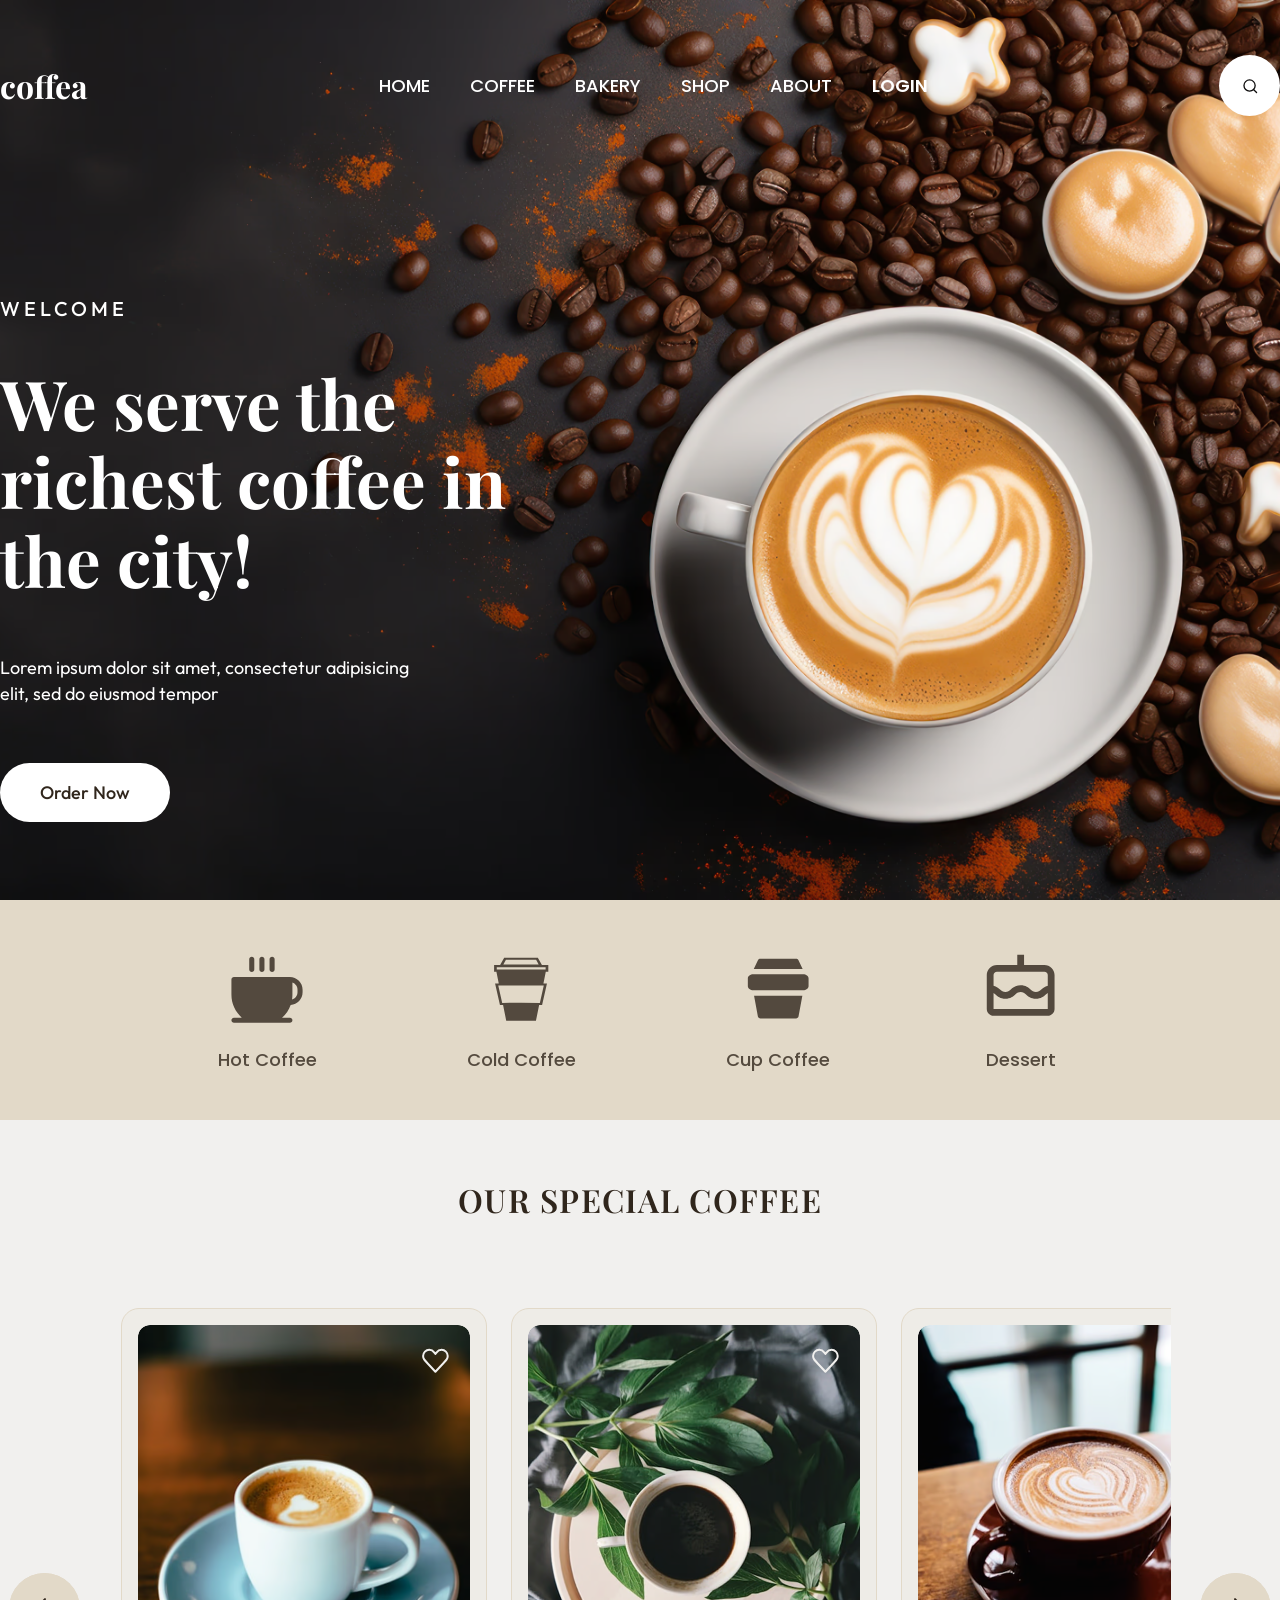
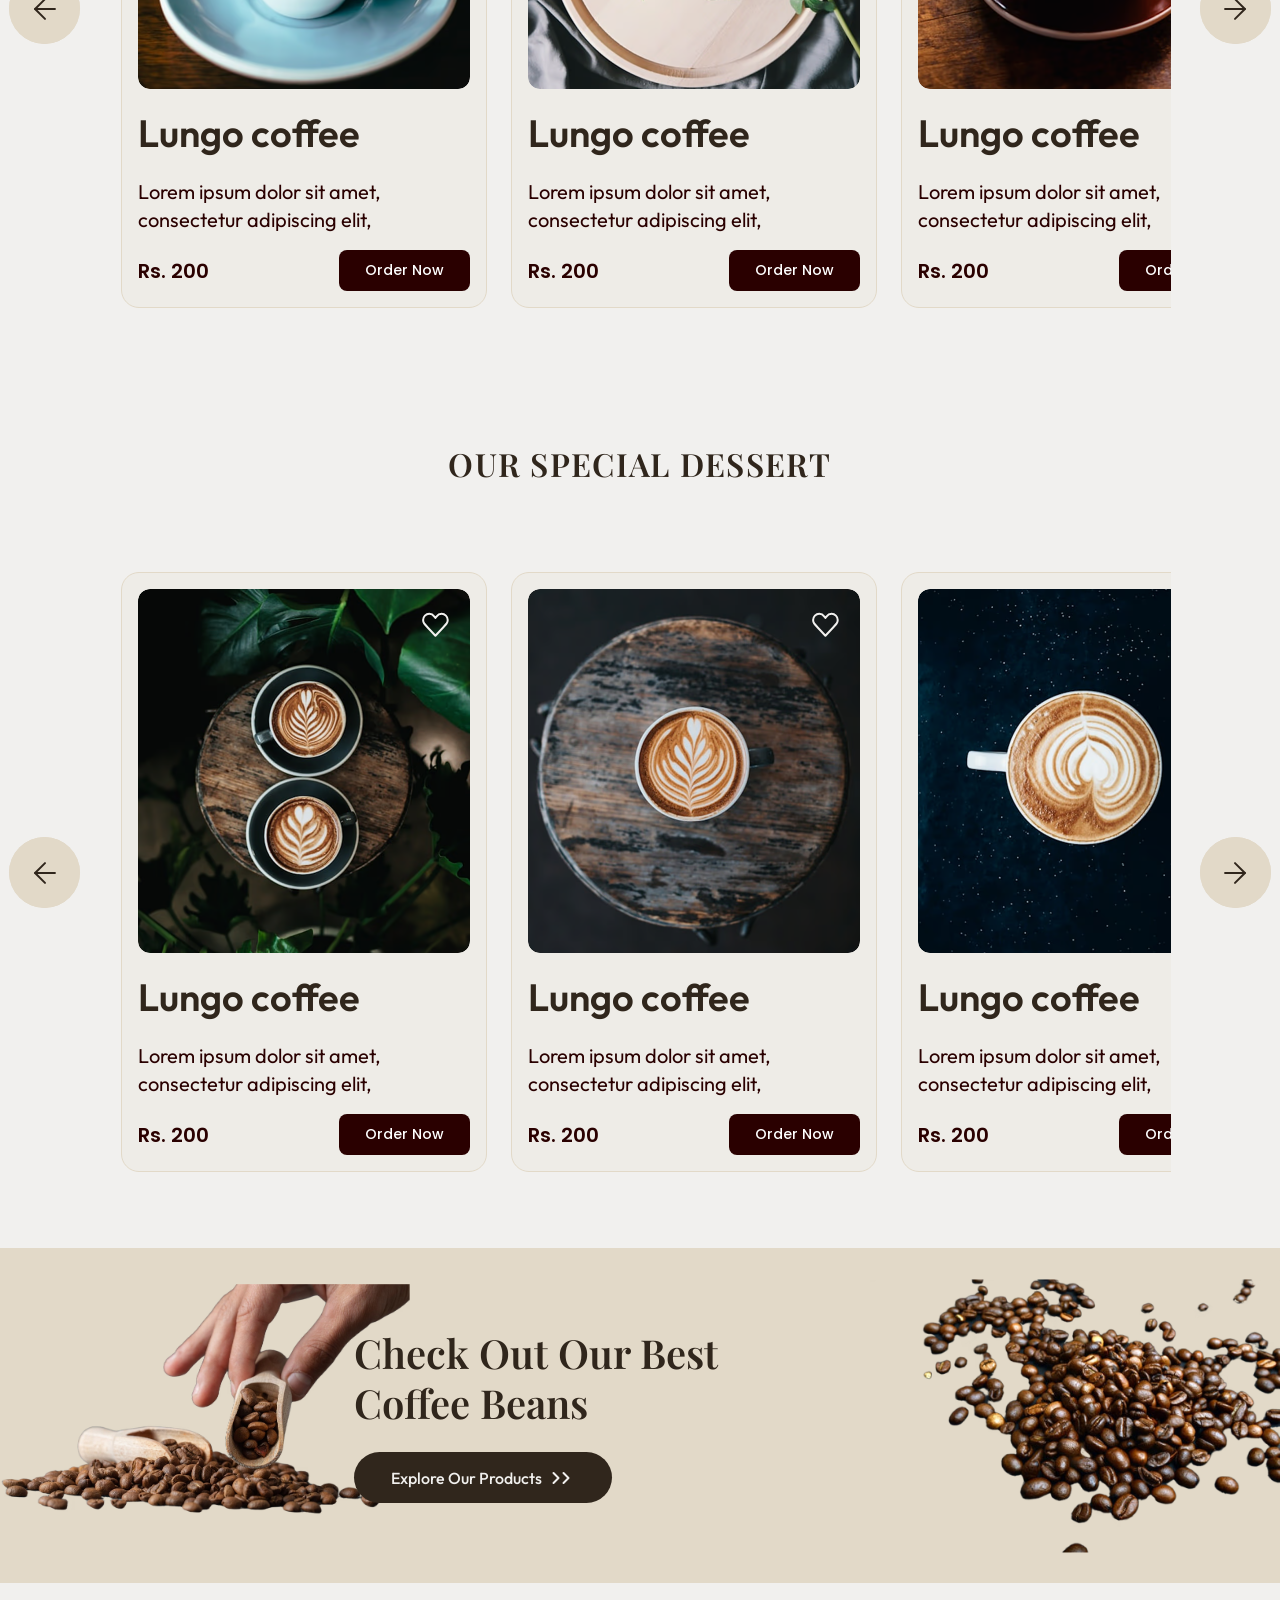
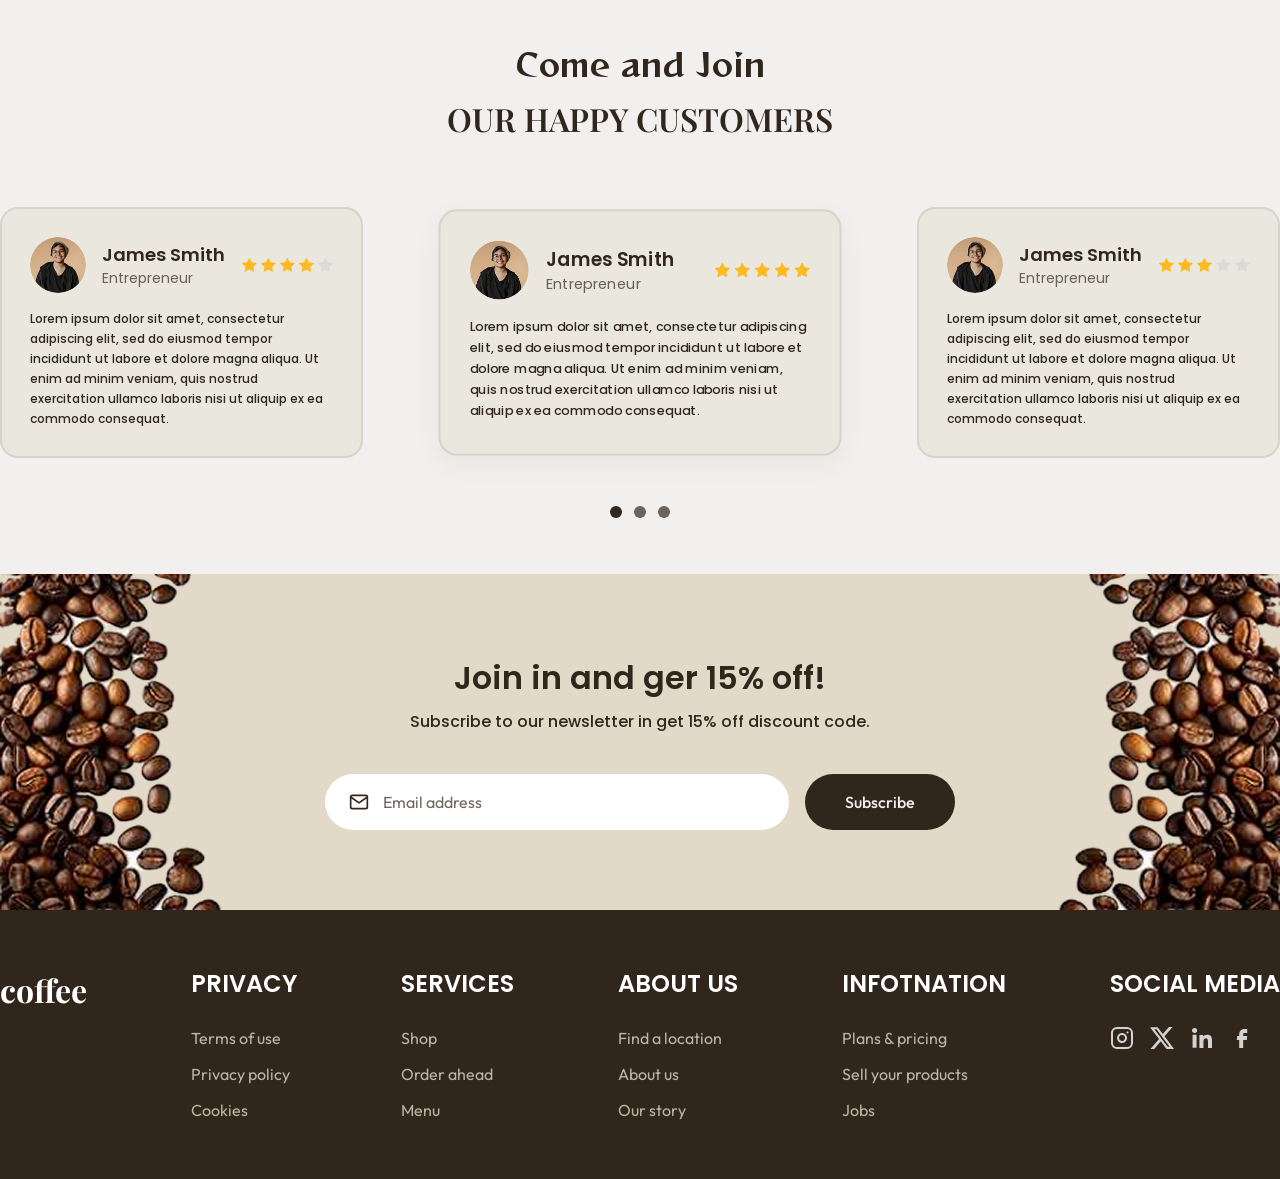
==== index.html @ c2eac33d "Correcciones de mejora en performance" ====
<!DOCTYPE html>
<html lang="es">
<head>
  <meta charset="UTF-8">
  <meta name="viewport" content="width=device-width, initial-scale=1.0">
  <title>Coffea | Landing Page</title>
  <meta name="description" content="Coffea - We serve the richest coffee in the city. Explore our special coffee beans, bakery, and desserts.">
  <meta name="theme-color" content="#30261C">
  
  <link rel="preload" as="font" href="assets/fonts/playfair-display-700.woff2" type="font/woff2" crossorigin>

  <!-- Preloads para paralelizar la descarga y evitar render-blocking de @imports -->
  <link rel="preload" href="css/tokens.css" as="style">
  <link rel="preload" href="css/base.css" as="style">
  <link rel="preload" href="css/layout.css" as="style">
  <link rel="preload" href="css/components/header.css" as="style">
  <link rel="preload" href="css/components/hero.css" as="style">
  <link rel="preload" href="css/components/categories.css" as="style">
  <link rel="preload" href="css/components/product-card.css" as="style">
  <link rel="preload" href="css/components/carousel.css" as="style">
  <link rel="preload" href="css/components/promo.css" as="style">
  <link rel="preload" href="css/components/testimonial-card.css" as="style">
  <link rel="preload" href="css/components/newsletter.css" as="style">
  <link rel="preload" href="css/components/footer.css" as="style">
  <link rel="preload" href="css/utilities.css" as="style">
  <link rel="preload" href="css/components/responsive.css" as="style">
  
  <link rel="stylesheet" href="css/main.css">
</head>
<body>
  <a class="skip-link" href="#main">Saltar al contenido</a>
  <header class="header">
    <div class="container header__container">
      <a href="/" class="header__logo">coffea</a>
      
      <nav class="header__nav" aria-label="Principal">
        <ul class="header__nav-list">
          <li><a href="#" class="header__nav-link">home</a></li>
          <li><a href="#coffee" class="header__nav-link">coffee</a></li>
          <li><a href="#dessert" class="header__nav-link">bakery</a></li>
          <li><a href="#" class="header__nav-link">shop</a></li>
          <li><a href="#" class="header__nav-link">about</a></li>
          <li><a href="#" class="header__nav-link header__nav-link--login">login</a></li>
        </ul>
      </nav>

      <button type="button" class="header__search-btn" aria-label="Buscar">
        <img src="assets/icons/search.svg" alt="" width="24" height="24" loading="lazy" decoding="async">
      </button>
    </div>
  </header>
  <main id="main">
    <section class="hero" aria-labelledby="hero-title">
      <!-- R1: Imagen con object-fit optimizada mediante <picture> -->
      <picture>
        <source media="(max-width: 767px)" srcset="assets/img/hero.avif">
        <img src="assets/img/hero.avif" alt="" class="hero__bg" width="1920" height="1000" fetchpriority="high">
      </picture>
      
      <div class="container hero__container">
        <div class="hero__content">
          <!-- R3: Eyebrow WELCOME -->
          <span class="hero__eyebrow">WELCOME</span>
          
          <h1 id="hero-title" class="hero__title">We serve the richest coffee in the city!</h1>
          
          <p class="hero__description">Lorem ipsum dolor sit amet, consectetur adipisicing elit, sed do eiusmod tempor</p>
          
          <!-- R4: Botón Order Now -->
          <a href="#coffee" class="hero__btn">Order Now</a>
        </div>
      </div>
    </section>
    <section class="categories" aria-label="Categorías">
      <div class="container categories__container">
        <ul class="categories__list">
          <li class="categories__item">
            <a href="#coffee" class="categories__link">
              <img src="assets/icons/cat-1.svg" alt="" class="categories__icon" width="82" height="82" loading="lazy" decoding="async">
              <span class="categories__label">Hot Coffee</span>
            </a>
          </li>
          <li class="categories__item">
            <a href="#coffee" class="categories__link">
              <img src="assets/icons/cat-2.svg" alt="" class="categories__icon" width="82" height="82" loading="lazy" decoding="async">
              <span class="categories__label">Cold Coffee</span>
            </a>
          </li>
          <li class="categories__item">
            <a href="#coffee" class="categories__link">
              <img src="assets/icons/cat-3.svg" alt="" class="categories__icon" width="82" height="82" loading="lazy" decoding="async">
              <span class="categories__label">Cup Coffee</span>
            </a>
          </li>
          <li class="categories__item">
            <a href="#dessert" class="categories__link">
              <img src="assets/icons/cat-4.svg" alt="" class="categories__icon" width="82" height="82" loading="lazy" decoding="async">
              <span class="categories__label">Dessert</span>
            </a>
          </li>
        </ul>
      </div>
    </section>
    <section id="coffee" class="products" aria-labelledby="coffee-title">
      <h2 id="coffee-title" class="products__title">OUR SPECIAL COFFEE</h2>
      <div class="carousel">
        <button type="button" class="carousel__arrow carousel__arrow--prev" aria-label="Anterior">
          <img src="assets/icons/arrow.svg" alt="" width="71" height="71" loading="lazy" decoding="async">
        </button>
        <div class="carousel__track">
          <article class="product-card">
            <div class="product-card__image-wrapper">
              <picture>
                <source media="(max-width: 767px)" srcset="assets/img/coffee-1.avif">
                <img src="assets/img/coffee-1.avif" alt="Lungo coffee" class="product-card__img" width="334" height="364" loading="lazy" decoding="async">
              </picture>
              <label class="product-card__fav">
                <input type="checkbox" class="visually-hidden">
                <img src="assets/icons/heart.svg" alt="Favorito" class="product-card__fav-icon" width="33" height="33" loading="lazy" decoding="async">
              </label>
            </div>
            <h3 class="product-card__title">Lungo coffee</h3>
            <p class="product-card__desc">Lorem ipsum dolor sit amet, consectetur adipiscing elit,</p>
            <div class="product-card__footer">
              <span class="product-card__price">Rs. <data value="200">200</data></span>
              <button type="button" class="product-card__btn">Order Now</button>
            </div>
          </article>
          <article class="product-card">
            <div class="product-card__image-wrapper">
              <picture>
                <source media="(max-width: 767px)" srcset="assets/img/coffee-2.avif">
                <img src="assets/img/coffee-2.avif" alt="Lungo coffee" class="product-card__img" width="334" height="364" loading="lazy" decoding="async">
              </picture>
              <label class="product-card__fav">
                <input type="checkbox" class="visually-hidden">
                <img src="assets/icons/heart.svg" alt="Favorito" class="product-card__fav-icon" width="33" height="33" loading="lazy" decoding="async">
              </label>
            </div>
            <h3 class="product-card__title">Lungo coffee</h3>
            <p class="product-card__desc">Lorem ipsum dolor sit amet, consectetur adipiscing elit,</p>
            <div class="product-card__footer">
              <span class="product-card__price">Rs. <data value="200">200</data></span>
              <button type="button" class="product-card__btn">Order Now</button>
            </div>
          </article>
          <article class="product-card">
            <div class="product-card__image-wrapper">
              <picture>
                <source media="(max-width: 767px)" srcset="assets/img/coffee-3.avif">
                <img src="assets/img/coffee-3.avif" alt="Lungo coffee" class="product-card__img" width="334" height="364" loading="lazy" decoding="async">
              </picture>
              <label class="product-card__fav">
                <input type="checkbox" class="visually-hidden">
                <img src="assets/icons/heart.svg" alt="Favorito" class="product-card__fav-icon" width="33" height="33" loading="lazy" decoding="async">
              </label>
            </div>
            <h3 class="product-card__title">Lungo coffee</h3>
            <p class="product-card__desc">Lorem ipsum dolor sit amet, consectetur adipiscing elit,</p>
            <div class="product-card__footer">
              <span class="product-card__price">Rs. <data value="200">200</data></span>
              <button type="button" class="product-card__btn">Order Now</button>
            </div>
          </article>
          <article class="product-card">
            <div class="product-card__image-wrapper">
              <picture>
                <source media="(max-width: 767px)" srcset="assets/img/coffee-4.avif">
                <img src="assets/img/coffee-4.avif" alt="Lungo coffee" class="product-card__img" width="334" height="364" loading="lazy" decoding="async">
              </picture>
              <label class="product-card__fav">
                <input type="checkbox" class="visually-hidden">
                <img src="assets/icons/heart.svg" alt="Favorito" class="product-card__fav-icon" width="33" height="33" loading="lazy" decoding="async">
              </label>
            </div>
            <h3 class="product-card__title">Lungo coffee</h3>
            <p class="product-card__desc">Lorem ipsum dolor sit amet, consectetur adipiscing elit,</p>
            <div class="product-card__footer">
              <span class="product-card__price">Rs. <data value="200">200</data></span>
              <button type="button" class="product-card__btn">Order Now</button>
            </div>
          </article>
        </div>
        <button type="button" class="carousel__arrow carousel__arrow--next" aria-label="Siguiente">
          <img src="assets/icons/arrow.svg" alt="" width="71" height="71" loading="lazy" decoding="async" style="transform: scaleX(-1);">
        </button>
      </div>
    </section>
    <section id="dessert" class="products" aria-labelledby="dessert-title">
      <h2 id="dessert-title" class="products__title">OUR SPECIAL DESSERT</h2>
      <div class="carousel">
        <button type="button" class="carousel__arrow carousel__arrow--prev" aria-label="Anterior">
          <img src="assets/icons/arrow.svg" alt="" width="71" height="71" loading="lazy" decoding="async">
        </button>
        <div class="carousel__track">
          <article class="product-card">
            <div class="product-card__image-wrapper">
              <picture>
                <source media="(max-width: 767px)" srcset="assets/img/dessert-1.avif">
                <img src="assets/img/dessert-1.avif" alt="Lungo coffee" class="product-card__img" width="334" height="364" loading="lazy" decoding="async">
              </picture>
              <label class="product-card__fav">
                <input type="checkbox" class="visually-hidden">
                <img src="assets/icons/heart.svg" alt="Favorito" class="product-card__fav-icon" width="33" height="33" loading="lazy" decoding="async">
              </label>
            </div>
            <h3 class="product-card__title">Lungo coffee</h3>
            <p class="product-card__desc">Lorem ipsum dolor sit amet, consectetur adipiscing elit,</p>
            <div class="product-card__footer">
              <span class="product-card__price">Rs. <data value="200">200</data></span>
              <button type="button" class="product-card__btn">Order Now</button>
            </div>
          </article>
          <article class="product-card">
            <div class="product-card__image-wrapper">
              <picture>
                <source media="(max-width: 767px)" srcset="assets/img/dessert-2.avif">
                <img src="assets/img/dessert-2.avif" alt="Lungo coffee" class="product-card__img" width="334" height="364" loading="lazy" decoding="async">
              </picture>
              <label class="product-card__fav">
                <input type="checkbox" class="visually-hidden">
                <img src="assets/icons/heart.svg" alt="Favorito" class="product-card__fav-icon" width="33" height="33" loading="lazy" decoding="async">
              </label>
            </div>
            <h3 class="product-card__title">Lungo coffee</h3>
            <p class="product-card__desc">Lorem ipsum dolor sit amet, consectetur adipiscing elit,</p>
            <div class="product-card__footer">
              <span class="product-card__price">Rs. <data value="200">200</data></span>
              <button type="button" class="product-card__btn">Order Now</button>
            </div>
          </article>
          <article class="product-card">
            <div class="product-card__image-wrapper">
              <picture>
                <source media="(max-width: 767px)" srcset="assets/img/dessert-3.avif">
                <img src="assets/img/dessert-3.avif" alt="Lungo coffee" class="product-card__img" width="334" height="364" loading="lazy" decoding="async">
              </picture>
              <label class="product-card__fav">
                <input type="checkbox" class="visually-hidden">
                <img src="assets/icons/heart.svg" alt="Favorito" class="product-card__fav-icon" width="33" height="33" loading="lazy" decoding="async">
              </label>
            </div>
            <h3 class="product-card__title">Lungo coffee</h3>
            <p class="product-card__desc">Lorem ipsum dolor sit amet, consectetur adipiscing elit,</p>
            <div class="product-card__footer">
              <span class="product-card__price">Rs. <data value="200">200</data></span>
              <button type="button" class="product-card__btn">Order Now</button>
            </div>
          </article>
          <article class="product-card">
            <div class="product-card__image-wrapper">
              <picture>
                <source media="(max-width: 767px)" srcset="assets/img/dessert-4.avif">
                <img src="assets/img/dessert-4.avif" alt="Lungo coffee" class="product-card__img" width="334" height="364" loading="lazy" decoding="async">
              </picture>
              <label class="product-card__fav">
                <input type="checkbox" class="visually-hidden">
                <img src="assets/icons/heart.svg" alt="Favorito" class="product-card__fav-icon" width="33" height="33" loading="lazy" decoding="async">
              </label>
            </div>
            <h3 class="product-card__title">Lungo coffee</h3>
            <p class="product-card__desc">Lorem ipsum dolor sit amet, consectetur adipiscing elit,</p>
            <div class="product-card__footer">
              <span class="product-card__price">Rs. <data value="200">200</data></span>
              <button type="button" class="product-card__btn">Order Now</button>
            </div>
          </article>
        </div>
        <button type="button" class="carousel__arrow carousel__arrow--next" aria-label="Siguiente">
          <img src="assets/icons/arrow.svg" alt="" width="71" height="71" loading="lazy" decoding="async" style="transform: scaleX(-1);">
        </button>
      </div>
    </section>
    <section class="promo" aria-labelledby="promo-title">
      <!-- R1: Imágenes decorativas laterales -->
      <img src="assets/img/promo-hand.avif" alt="" class="promo__img promo__img--left" width="520" height="335" loading="lazy" decoding="async">
      <img src="assets/img/promo-beans.avif" alt="" class="promo__img promo__img--right" width="520" height="335" loading="lazy" decoding="async">
      
      <div class="container promo__container">
        <div class="promo__content">
          <!-- R2: Título en 2 líneas -->
          <h2 id="promo-title" class="promo__title">Check Out Our Best Coffee Beans</h2>
          
          <!-- R3: Botón pill con chevron doble -->
          <a href="#shop" class="promo__btn">
            Explore Our Products
            <div class="promo__btn-chevrons">
              <img src="assets/icons/chevron.svg" alt="" class="promo__btn-icon" width="20" height="20" loading="lazy" decoding="async">
              <img src="assets/icons/chevron.svg" alt="" class="promo__btn-icon" width="20" height="20" loading="lazy" decoding="async">
            </div>
          </a>
        </div>
      </div>
    </section>
    <section class="testimonials" aria-labelledby="testimonials-title">
      <div class="container testimonials__container">
        
        <div class="testimonials__header">
          <span class="testimonials__eyebrow">Come and Join</span>
          <h2 id="testimonials-title" class="testimonials__title">OUR HAPPY CUSTOMERS</h2>
        </div>

        <div class="testimonials__grid">
          
          <!-- Tarjeta 1 (4 estrellas) -->
          <figure class="testimonial-card">
            <figcaption class="testimonial-card__header">
              <img src="assets/img/avatar-1.avif" alt="James Smith" class="testimonial-card__avatar" width="56" height="56" loading="lazy" decoding="async">
              <div class="testimonial-card__meta">
                <span class="testimonial-card__name">James Smith</span>
                <span class="testimonial-card__role">Entrepreneur</span>
              </div>
              <div class="testimonial-card__rating" aria-label="4 de 5 estrellas">
                <img src="assets/icons/star.svg" alt="" width="15" height="15" loading="lazy" decoding="async">
                <img src="assets/icons/star.svg" alt="" width="15" height="15" loading="lazy" decoding="async">
                <img src="assets/icons/star.svg" alt="" width="15" height="15" loading="lazy" decoding="async">
                <img src="assets/icons/star.svg" alt="" width="15" height="15" loading="lazy" decoding="async">
                <img src="assets/icons/star.svg" alt="" width="15" height="15" class="star--empty" loading="lazy" decoding="async">
              </div>
            </figcaption>
            <blockquote class="testimonial-card__quote">
              <p>Lorem ipsum dolor sit amet, consectetur adipiscing elit, sed do eiusmod tempor incididunt ut labore et dolore magna aliqua. Ut enim ad minim veniam, quis nostrud exercitation ullamco laboris nisi ut aliquip ex ea commodo consequat.</p>
            </blockquote>
          </figure>

          <!-- Tarjeta 2 Destacada (5 estrellas) -->
          <figure class="testimonial-card testimonial-card--featured">
            <figcaption class="testimonial-card__header">
              <img src="assets/img/avatar-2.avif" alt="James Smith" class="testimonial-card__avatar" width="56" height="56" loading="lazy" decoding="async">
              <div class="testimonial-card__meta">
                <span class="testimonial-card__name">James Smith</span>
                <span class="testimonial-card__role">Entrepreneur</span>
              </div>
              <div class="testimonial-card__rating" aria-label="5 de 5 estrellas">
                <img src="assets/icons/star.svg" alt="" width="15" height="15" loading="lazy" decoding="async">
                <img src="assets/icons/star.svg" alt="" width="15" height="15" loading="lazy" decoding="async">
                <img src="assets/icons/star.svg" alt="" width="15" height="15" loading="lazy" decoding="async">
                <img src="assets/icons/star.svg" alt="" width="15" height="15" loading="lazy" decoding="async">
                <img src="assets/icons/star.svg" alt="" width="15" height="15" loading="lazy" decoding="async">
              </div>
            </figcaption>
            <blockquote class="testimonial-card__quote">
              <p>Lorem ipsum dolor sit amet, consectetur adipiscing elit, sed do eiusmod tempor incididunt ut labore et dolore magna aliqua. Ut enim ad minim veniam, quis nostrud exercitation ullamco laboris nisi ut aliquip ex ea commodo consequat.</p>
            </blockquote>
          </figure>

          <!-- Tarjeta 3 (3 estrellas) -->
          <figure class="testimonial-card">
            <figcaption class="testimonial-card__header">
              <img src="assets/img/avatar-3.avif" alt="James Smith" class="testimonial-card__avatar" width="56" height="56" loading="lazy" decoding="async">
              <div class="testimonial-card__meta">
                <span class="testimonial-card__name">James Smith</span>
                <span class="testimonial-card__role">Entrepreneur</span>
              </div>
              <div class="testimonial-card__rating" aria-label="3 de 5 estrellas">
                <img src="assets/icons/star.svg" alt="" width="15" height="15" loading="lazy" decoding="async">
                <img src="assets/icons/star.svg" alt="" width="15" height="15" loading="lazy" decoding="async">
                <img src="assets/icons/star.svg" alt="" width="15" height="15" loading="lazy" decoding="async">
                <img src="assets/icons/star.svg" alt="" width="15" height="15" class="star--empty" loading="lazy" decoding="async">
                <img src="assets/icons/star.svg" alt="" width="15" height="15" class="star--empty" loading="lazy" decoding="async">
              </div>
            </figcaption>
            <blockquote class="testimonial-card__quote">
              <p>Lorem ipsum dolor sit amet, consectetur adipiscing elit, sed do eiusmod tempor incididunt ut labore et dolore magna aliqua. Ut enim ad minim veniam, quis nostrud exercitation ullamco laboris nisi ut aliquip ex ea commodo consequat.</p>
            </blockquote>
          </figure>

        </div>

        <div class="testimonials__pagination" aria-hidden="true">
          <span class="testimonials__dot testimonials__dot--active"></span>
          <span class="testimonials__dot"></span>
          <span class="testimonials__dot"></span>
        </div>

      </div>
    </section>
    <section class="newsletter" aria-labelledby="newsletter-title">
      <img src="assets/img/newsletter-beans.avif" alt="" class="newsletter__img newsletter__img--left" width="520" height="335" loading="lazy" decoding="async">
      <img src="assets/img/newsletter-beans.avif" alt="" class="newsletter__img newsletter__img--right" width="520" height="335" loading="lazy" decoding="async">
      
      <div class="container newsletter__container">
        <h2 id="newsletter-title" class="newsletter__title">Join in and ger 15% off!</h2>
        <p class="newsletter__desc">Subscribe to our newsletter in get 15% off discount code.</p>
        
        <form class="newsletter__form" action="#" method="POST">
          <label for="newsletter-email" class="visually-hidden">Email address</label>
          <div class="newsletter__input-wrapper">
            <img src="assets/icons/mail.svg" alt="" class="newsletter__icon" width="20" height="20" loading="lazy" decoding="async">
            <input type="email" id="newsletter-email" class="newsletter__input" placeholder="Email address" required>
          </div>
          <button type="submit" class="newsletter__btn">Subscribe</button>
        </form>
      </div>
    </section>
  </main>
  <footer class="footer">
    <div class="container footer__container">
      
      <!-- Columna 1: Logo -->
      <div class="footer__brand">
        <a href="/" class="footer__logo">COFFEE</a>
      </div>
      
      <!-- Columna 2 -->
      <div class="footer__links">
        <h3 class="footer__title">PRIVACY</h3>
        <ul class="footer__list">
          <li><a href="#" class="footer__link">Terms of use</a></li>
          <li><a href="#" class="footer__link">Privacy policy</a></li>
          <li><a href="#" class="footer__link">Cookies</a></li>
        </ul>
      </div>
      
      <!-- Columna 3 -->
      <div class="footer__links">
        <h3 class="footer__title">SERVICES</h3>
        <ul class="footer__list">
          <li><a href="#" class="footer__link">Shop</a></li>
          <li><a href="#" class="footer__link">Order ahead</a></li>
          <li><a href="#" class="footer__link">Menu</a></li>
        </ul>
      </div>

      <!-- Columna 4 -->
      <div class="footer__links">
        <h3 class="footer__title">ABOUT US</h3>
        <ul class="footer__list">
          <li><a href="#" class="footer__link">Find a location</a></li>
          <li><a href="#" class="footer__link">About us</a></li>
          <li><a href="#" class="footer__link">Our story</a></li>
        </ul>
      </div>

      <!-- Columna 5 (Mantiene el typo original de Figma) -->
      <div class="footer__links">
        <h3 class="footer__title">INFOTNATION</h3>
        <ul class="footer__list">
          <li><a href="#" class="footer__link">Plans &amp; pricing</a></li>
          <li><a href="#" class="footer__link">Sell your products</a></li>
          <li><a href="#" class="footer__link">Jobs</a></li>
        </ul>
      </div>

      <!-- Columna 6: Sociales -->
      <div class="footer__contact">
        <h3 class="footer__title">SOCIAL MEDIA</h3>
        <div class="footer__socials" aria-label="Redes sociales">
          <a href="#" class="footer__social-link" aria-label="X">
            <img src="assets/icons/social-1.svg" alt="" width="24" height="24" loading="lazy" decoding="async">
          </a>
          <a href="#" class="footer__social-link" aria-label="Instagram">
            <img src="assets/icons/social-2.svg" alt="" width="24" height="24" loading="lazy" decoding="async">
          </a>
          <a href="#" class="footer__social-link" aria-label="Facebook">
            <img src="assets/icons/social-3.svg" alt="" width="24" height="24" loading="lazy" decoding="async">
          </a>
          <a href="#" class="footer__social-link" aria-label="LinkedIn">
            <img src="assets/icons/social-4.svg" alt="" width="24" height="24" loading="lazy" decoding="async">
          </a>
        </div>
      </div>

    </div>
  </footer>
</body>
</html>
---- css/tokens.css ----
/* ==========================================================================
   Design Tokens - Coffea Landing Page
   ========================================================================== */

/* Playfair Display */
@font-face { font-family: 'Playfair Display'; src: url('../assets/fonts/playfair-display-500.woff2') format('woff2'); font-weight: 500; font-display: swap; }
@font-face { font-family: 'Playfair Display'; src: url('../assets/fonts/playfair-display-600.woff2') format('woff2'); font-weight: 600; font-display: swap; }
@font-face { font-family: 'Playfair Display'; src: url('../assets/fonts/playfair-display-700.woff2') format('woff2'); font-weight: 700; font-display: swap; }

/* Outfit */
@font-face { font-family: 'Outfit'; src: url('../assets/fonts/outfit-400.woff2') format('woff2'); font-weight: 400; font-display: swap; }
@font-face { font-family: 'Outfit'; src: url('../assets/fonts/outfit-500.woff2') format('woff2'); font-weight: 500; font-display: swap; }
@font-face { font-family: 'Outfit'; src: url('../assets/fonts/outfit-600.woff2') format('woff2'); font-weight: 600; font-display: swap; }

/* Poppins */
@font-face { font-family: 'Poppins'; src: url('../assets/fonts/poppins-400.woff2') format('woff2'); font-weight: 400; font-display: swap; }
@font-face { font-family: 'Poppins'; src: url('../assets/fonts/poppins-500.woff2') format('woff2'); font-weight: 500; font-display: swap; }
@font-face { font-family: 'Poppins'; src: url('../assets/fonts/poppins-600.woff2') format('woff2'); font-weight: 600; font-display: swap; }

/* Reggae One */
@font-face { font-family: 'Reggae One'; src: url('../assets/fonts/reggae-one-400.woff2') format('woff2'); font-weight: 400; font-display: swap; }

:root {
  /* Colores */
  --color-espresso: #30261C;
  --color-maroon: #2A0000;
  --color-sand: #E2D9C8;
  --color-sand-20: rgba(226, 217, 200, 0.2);
  --color-sand-40: rgba(226, 217, 200, 0.4);
  --color-bg: #F1F0EE;
  --color-muted: #544A3E;
  --color-border-soft: rgba(48, 38, 28, 0.1);
  --color-text-soft: rgba(48, 38, 28, 0.7);
  --color-white: #FFFFFF;
  
  --color-star: #FFB921;

  /* Tipografía - Familias */
  --font-display: 'Playfair Display', serif;
  --font-body: 'Outfit', sans-serif;
  --font-ui: 'Poppins', sans-serif;
  --font-accent: 'Reggae One', system-ui;

  /* Tipografía - Tamaños (Conversión a rem: 1rem = 16px) */
  /* Clamp propuesto para el Hero: base 2.5rem, escalado fluido, tope 4.5rem (72px) */
  --fs-hero: clamp(2.5rem, 1.5rem + 3.5vw, 4.5rem); 
  --fs-h2: 2rem;           /* 32px */
  --fs-cta: 2.5rem;        /* 40px */
  --fs-card-title: 2.375rem; /* 38px */
  --fs-logo: 2rem;         /* 32px */
  --fs-footer-h: 1.5rem;   /* 24px */
  --fs-lg: 1.25rem;        /* 20px */
  --fs-md: 1.125rem;       /* 18px */
  --fs-base: 1rem;         /* 16px */
  --fs-sm: 0.875rem;        /* 14px */
  --fs-xs: 0.75rem;         /* 12px */

  /* Forma y Contenedor */
  --radius-pill: 100px;
  --radius-card: 18px;
  --radius-img: 12px;
  --radius-btn: 8px;
  --container: 1444px;

  /* Escala de Espaciados (rem) */
  --space-4: 0.25rem;
  --space-8: 0.5rem;
  --space-12: 0.75rem;
  --space-16: 1rem;
  --space-24: 1.5rem;
  --space-28: 1.75rem;
  --space-40: 2.5rem;
  --space-56: 3.5rem;
}
---- css/base.css ----
/* ==========================================================================
   Base - Reseteo moderno, Tipografía base y Accesibilidad
   ========================================================================== */

*, *::before, *::after {
  box-sizing: border-box;
  margin: 0;
  padding: 0;
}

html {
  font-size: 100%; /* 1rem = 16px por defecto en el navegador */
  scroll-behavior: smooth;
}

body {
  font-family: var(--font-body);
  background-color: var(--color-bg);
  color: var(--color-espresso);
  line-height: 1.5;
  -webkit-font-smoothing: antialiased;
}

/* Tipografía global para enlaces y botones */
a {
  text-decoration: none;
  color: inherit;
}

button, input {
  font-family: inherit;
  border: none;
  background: none;
}

/* Foco visible estricto para accesibilidad (WCAG) */
:focus-visible {
  outline: 2px solid var(--color-espresso);
  outline-offset: 3px;
}

/* Respetar prefers-reduced-motion (Exigencia del PRD) */
@media (prefers-reduced-motion: reduce) {
  *, *::before, *::after {
    transition: none !important;
    animation: none !important;
    scroll-behavior: auto !important;
  }
}
---- css/layout.css ----
/* ==========================================================================
   Layout - Contenedores y Grid General
   ========================================================================== */

/* Contenedor principal de 1444px exigido para 1920px de canvas */
.container {
  width: 100%;
  max-width: var(--container);
  margin-inline: auto;
}

/* Reseteo estándar para imágenes y medios */
img, picture, svg {
  display: block;
  max-width: 100%;
  height: auto;
}

/* Clase de accesibilidad para saltar al contenido principal */
.skip-link {
  position: absolute;
  top: -100%;
  left: 0;
  background-color: var(--color-espresso);
  color: var(--color-bg);
  padding: var(--space-12) var(--space-24);
  z-index: 999;
  font-family: var(--font-ui);
  transition: top 0.2s ease;
}

.skip-link:focus {
  top: 0;
}
---- css/components/header.css ----
/* ==========================================================================
   Componente: Header (Sección 5.1)
   ========================================================================== */

/* R4: Posicionado absoluto sobre el hero, a 55px del borde superior */
.header {
  position: absolute;
  top: 55px;
  left: 0;
  width: 100%;
  z-index: 10;
}

/* Alineación dentro del contenedor de 1444px */
.header__container {
  display: flex;
  align-items: center;
  justify-content: space-between;
}

/* R1: Logo "coffea" en Playfair 700, 32px (--fs-logo), minúsculas, blanco */
.header__logo {
  font-family: var(--font-display);
  font-weight: 700;
  font-size: var(--fs-logo);
  color: var(--color-white);
  text-transform: lowercase;
}

.header__nav-list {
  display: flex;
  align-items: center;
  gap: var(--space-40);
  list-style: none;
}

/* R2: Links Poppins 500, 18px (--fs-md), uppercase, blanco */
.header__nav-link {
  font-family: var(--font-ui);
  font-weight: 500;
  font-size: var(--fs-md);
  color: var(--color-white);
  text-transform: uppercase;
  transition: opacity 0.2s ease;
}

.header__nav-link:hover,
.header__nav-link:focus-visible {
  opacity: 0.8;
}

/* R2: "login" en peso 600 */
.header__nav-link--login {
  font-weight: 600;
}

/* R3: Botón de búsqueda circular blanco de 61 px */
.header__search-btn {
  width: 61px;
  height: 61px;
  border-radius: var(--radius-pill);
  background-color: var(--color-white);
  display: flex;
  align-items: center;
  justify-content: center;
  cursor: pointer;
  transition: transform 0.2s ease;
}

.header__search-btn:hover,
.header__search-btn:focus-visible {
  transform: translateY(-2px);
}

/* Forzar tamaño y centrado absoluto del SVG dentro del botón */
.header__search-btn img {
  width: 32px !important; /* Aumentado ligeramente para mejor visibilidad */
  height: 32px !important;
  object-fit: contain;
  display: block;
  margin: auto; /* Fuerza el centrado si flexbox falla */
}
---- css/components/hero.css ----
/* ==========================================================================
   Componente: Hero (Sección 5.2)
   ========================================================================== */

/* R1: Alto 1000 px en desktop con tope */
.hero {
  position: relative;
  width: 100%;
  min-height: 100vh;
  max-height: 1000px;
  display: flex;
  overflow: hidden;
}

/* R1: Fondo = imagen del espresso con object-fit: cover alineada a la derecha */
.hero__bg {
  position: absolute;
  top: 0;
  left: 0;
  width: 100%;
  height: 100%;
  object-fit: cover;
  object-position: right center;
  z-index: -1;
}

/* R2: A 238px del borde izq (cubierto por el .container centrado de 1444px) y 294px del superior */
.hero__container {
  position: relative;
  z-index: 1;
  padding-top: 294px;
}

/* R2: Bloque de texto de 557 px de ancho */
.hero__content {
  max-width: 557px;
}

/* R3: Eyebrow WELCOME */
.hero__eyebrow {
  display: block;
  font-family: var(--font-body);
  font-weight: 500;
  font-size: var(--fs-lg);
  text-transform: uppercase;
  letter-spacing: 4px;
  color: var(--color-white);
  margin-bottom: 40px;
}

/* R3: H1 Playfair 700 72/82 px */
.hero__title {
  font-family: var(--font-display);
  font-weight: 700;
  font-size: var(--fs-hero);
  line-height: 1.138; /* 82px / 72px */
  color: var(--color-white);
  margin-bottom: 56px;
}

/* R3: Párrafo Outfit 400 18/26 px, máx 431 px */
.hero__description {
  font-family: var(--font-body);
  font-weight: 400;
  font-size: var(--fs-md);
  line-height: 1.444; /* 26px / 18px */
  color: var(--color-white);
  max-width: 431px;
  margin-bottom: 56px;
}

/* R4: Botón Order Now */
.hero__btn {
  display: inline-block;
  background-color: var(--color-white);
  color: var(--color-espresso);
  font-family: var(--font-body);
  font-weight: 500;
  font-size: var(--fs-md);
  padding: 16px 40px;
  border-radius: var(--radius-pill);
  transition: transform 0.2s ease, opacity 0.2s ease;
}

/* Interacción de hover */
.hero__btn:hover,
.hero__btn:focus-visible {
  transform: translateY(-2px);
  opacity: 0.9;
}
---- css/components/categories.css ----
/* ==========================================================================
   Componente: Categorías (Sección 5.3)
   ========================================================================== */

/* R1: Franja de 220 px de alto, fondo --color-sand */
.categories {
  background-color: var(--color-sand);
  height: 220px;
  display: flex;
  align-items: center;
}

/* R2: 4 ítems centrados en una fila de 845 px */
.categories__container {
  display: flex;
  justify-content: center;
  width: 100%;
}

.categories__list {
  display: flex;
  justify-content: space-between;
  align-items: center;
  width: 100%;
  max-width: 845px;
  list-style: none;
}

/* R3: Enlace como bloque para alinear ícono y texto */
.categories__link {
  display: flex;
  flex-direction: column;
  align-items: center;
  gap: var(--space-16);
  text-decoration: none;
  transition: opacity 0.2s ease, transform 0.2s ease;
}

/* Interacción sugerida (Sección 8: Hover de categorías) */
.categories__link:hover,
.categories__link:focus-visible {
  opacity: 0.8;
  transform: translateY(-4px);
}

/* R2: Ícono de 82 px */
.categories__icon {
  width: 82px;
  height: 82px;
}

/* R2: Etiqueta Poppins 500 18 px --color-muted */
.categories__label {
  font-family: var(--font-ui);
  font-weight: 500;
  font-size: var(--fs-md);
  color: var(--color-muted);
}
---- css/components/product-card.css ----
/* ==========================================================================
   Componente: Product Card (Secciones 5.4 y 5.5)
   ========================================================================== */

/* R4: Product-card base */
.product-card {
  background-color: var(--color-sand-20);
  border: 1.5px solid var(--color-sand);
  border-radius: var(--radius-card);
  padding: 16px;
  display: flex;
  flex-direction: column;
  gap: 16px;
  width: 366px;
  flex-shrink: 0;
  scroll-snap-align: start;
  transition: box-shadow 0.2s ease;
}

/* Hover de cards (Sección 8: interacciones sin JS) */
@media (hover: hover) {
  .product-card:hover {
    box-shadow: 0 8px 24px rgba(48, 38, 28, 0.05);
  }
  .product-card:hover .product-card__img {
    transform: scale(1.03);
  }
}

/* R5: Imagen y wrapper */
.product-card__image-wrapper {
  position: relative;
  width: 100%;
  height: 364px;
  border-radius: var(--radius-img);
  overflow: hidden;
}

.product-card__img {
  width: 100%;
  height: 100%;
  object-fit: cover;
  transition: transform 0.2s ease;
}

/* R5: Botón de favorito */
.product-card__fav {
  position: absolute;
  top: 18px;
  right: 18px;
  width: 33px;
  height: 33px;
  cursor: pointer;
  z-index: 2;
  transition: transform 0.2s ease;
}

.product-card__fav:hover {
  transform: scale(1.1);
}

/* R6: Textos de la tarjeta */
.product-card__title {
  font-family: var(--font-body);
  font-weight: 600;
  font-size: var(--fs-card-title);
  color: var(--color-espresso);
}

.product-card__desc {
  font-family: var(--font-body);
  font-weight: 400;
  font-size: var(--fs-lg);
  line-height: 1.4;
  color: var(--color-maroon);
}

.product-card__footer {
  display: flex;
  align-items: center;
  justify-content: space-between;
  margin-top: auto;
}

.product-card__price {
  font-family: var(--font-ui);
  font-weight: 600;
  font-size: var(--fs-lg);
  color: var(--color-maroon);
}

/* R6: Botón Order Now */
.product-card__btn {
  background-color: var(--color-maroon);
  color: var(--color-white);
  font-family: var(--font-ui);
  font-weight: 500;
  font-size: var(--fs-sm);
  padding: 10px 26px;
  border-radius: var(--radius-btn);
  transition: transform 0.2s ease, opacity 0.2s ease;
}

.product-card__btn:hover,
.product-card__btn:focus-visible {
  transform: translateY(-2px);
  opacity: 0.9;
}
---- css/components/carousel.css ----
/* ==========================================================================
   Componente: Carrusel y Títulos de Productos (Secciones 5.4 y 5.5)
   ========================================================================== */

.products {
  padding-block: var(--space-56);
}

/* R1: Título H2 centrado, Playfair 600 32px uppercase */
.products__title {
  font-family: var(--font-display);
  font-weight: 600;
  font-size: var(--fs-h2);
  text-transform: uppercase;
  letter-spacing: 1.28px;
  color: var(--color-espresso);
  text-align: center;
  margin-bottom: 64px;
}

/* R2: Carrusel centrado en la pantalla completa */
.carousel {
  position: relative;
  width: 100%;
  max-width: 1800px; /* Expandimos el contenedor principal casi al total de la pantalla para que las flechas tengan lugar de sobra */
  margin: 0 auto;
  display: flex;
  align-items: center;
  justify-content: center;
  gap: 20px; /* Separación garantizada entre el track y las flechas */
}

/* El track que contiene las tarjetas */
.carousel__track {
  display: flex;
  gap: 24px;
  width: 100%;
  max-width: 1560px; /* (366 * 4) + (24 * 3) = 1536px + 24px de padding = 1560px exactos */
  padding: 20px 12px; /* Padding vertical para no cortar sombras, horizontal sutil */
  overflow-x: auto;
  scroll-snap-type: x mandatory;
  scrollbar-width: none;
  min-width: 0;
}

/* Evita que los hijos directos (las tarjetas) se encojan o estiren */
.carousel__track > * {
  flex-shrink: 0;
  scroll-snap-align: center;
}

.carousel__track::-webkit-scrollbar {
  display: none;
}

/* R3: Flechas circulares */
.carousel__arrow {
  width: 71px;
  height: 71px;
  flex-shrink: 0;
  cursor: pointer;
  background-color: var(--color-sand);
  border-radius: 50%;
  border: none;
  display: flex;
  align-items: center;
  justify-content: center;
  transition: transform 0.2s ease, background-color 0.2s ease;
  margin-inline: 9px;
}

.carousel__arrow:hover,
.carousel__arrow:focus-visible {
  transform: scale(1.1);
  background-color: var(--color-sand-40);
}

/* Blindar la tarjeta de producto contra estiramientos flexbox */
.product-card {
  width: 366px;
  flex: 0 0 auto; /* No crecer, no encoger, tamaño automático basado en width */
}

/* Forzar que la imagen del producto mantenga su proporción y no se estire */
.product-card__img {
  width: 100%;
  height: 364px; /* Alto fijo según Figma */
  object-fit: cover; /* Recorta la imagen sin deformarla */
  border-radius: var(--radius-img);
}
---- css/components/promo.css ----
/* ==========================================================================
   Componente: Promo CTA (Sección 5.6)
   ========================================================================== */

/* R1: Franja de 335 px, fondo --color-sand */
.promo {
  position: relative;
  background-color: var(--color-sand);
  height: 335px;
  display: flex;
  align-items: center;
  overflow: hidden; /* Evita desbordes de las imágenes laterales absolutas */
}

/* R1: Imágenes laterales decorativas */
.promo__img {
  position: absolute;
  top: 50%;
  transform: translateY(-50%);
  z-index: 1;
  pointer-events: none; /* Previene que bloqueen clics */
  max-width: 520px; /* FIX: Ancho máximo fijo basado en el export de Figma */
  width: 32%; /* FIX: Ancho fluido en pantallas chicas */
  height: auto; /* Mantener proporción */
}

/* Modificamos el posicionamiento relativo de las imágenes */
.promo__img--left {
  left: 0;
  object-position: left center;
}

.promo__img--right {
  right: 0;
  object-position: right center;
}

/* Contenedor principal alineado estrictamente a la izquierda para el texto */
.promo__container {
  display: flex;
  justify-content: flex-start; /* Alinea todo a la izquierda */
  padding-left: 354px; /* FIX: Valor exacto calculado para alinear con la segunda card del carrusel */
  align-items: center;
  position: relative;
  z-index: 2; /* Asegura que el contenido quede por encima de las imágenes */
  width: 100%;
}

.promo__content {
  display: flex;
  flex-direction: column;
  align-items: flex-start;
  text-align: left;
  gap: var(--space-24);
}

/* R2: Título Playfair 600 40/50 px, negro, máx. 372 px */
.promo__title {
  font-family: var(--font-display);
  font-weight: 600;
  font-size: var(--fs-cta);
  line-height: 1.25; /* 50px / 40px */
  color: var(--color-espresso);
  max-width: 372px;
}

/* R3: Botón pill --color-espresso, 258x51 px */
.promo__btn {
  display: inline-flex;
  align-items: center;
  justify-content: center;
  gap: var(--space-8);
  width: 258px;
  height: 51px;
  background-color: var(--color-espresso);
  color: var(--color-bg);
  font-family: var(--font-body);
  font-weight: 500;
  font-size: var(--fs-base);
  border-radius: var(--radius-pill);
  text-decoration: none;
  transition: transform 0.2s ease, opacity 0.2s ease;
}

.promo__btn:hover,
.promo__btn:focus-visible {
  transform: translateY(-2px);
  opacity: 0.9;
}

/* Ícono chevron */
.promo__btn-chevrons {
  display: flex;
  align-items: center;
  margin-left: -4px;
}

.promo__btn-chevrons img:nth-child(2) {
  margin-left: -10px; /* Superpone levemente el segundo chevron */
}
---- css/components/testimonial-card.css ----
/* ==========================================================================
   Componente: Testimonios (Sección 5.7)
   ========================================================================== */

.testimonials {
  padding-block: var(--space-56);
  background-color: var(--color-bg);
}

.testimonials__container {
  display: flex;
  flex-direction: column;
  align-items: center;
}

/* R1: Encabezado doble */
.testimonials__header {
  text-align: center;
  margin-bottom: 64px;
}

.testimonials__eyebrow {
  display: block;
  font-family: var(--font-accent);
  font-weight: 400;
  font-size: var(--fs-logo); /* 32px */
  color: var(--color-espresso);
  margin-bottom: var(--space-8);
}

.testimonials__title {
  font-family: var(--font-display);
  font-weight: 600;
  font-size: var(--fs-logo); /* 32px */
  text-transform: uppercase;
  color: var(--color-espresso);
}

/* Grilla para las 3 tarjetas */
.testimonials__grid {
  display: flex;
  align-items: center;
  justify-content: center;
  gap: 85px !important; /* Fuerza absolutamente el espaciado entre tarjetas según Figma */
  margin-bottom: 48px;
  width: 100%;
  max-width: 1600px; /* Asegura que el contenedor tenga suficiente espacio para las 3 tarjetas + los 85px de gap */
}

/* R2: Tarjeta base (Laterales 417x207px) */
.testimonial-card {
  width: 417px;
  min-height: 207px;
  background-color: var(--color-sand-40);
  border: 2px solid var(--color-border-soft);
  border-radius: var(--radius-card);
  padding: 28px;
  display: flex;
  flex-direction: column;
  gap: var(--space-16);
  transition: transform 0.3s ease;
}

/* R2: Tarjeta Central Destacada (441x235px) */
.testimonial-card--featured {
  width: 441px;
  min-height: 235px;
  /* Eliminado background-color para que mantenga el mismo color que las demás (sand-40) */
  transform: scale(1.05);
  box-shadow: 0 8px 24px rgba(48, 38, 28, 0.05);
}

/* R3: Contenido de la tarjeta */
.testimonial-card__header {
  display: flex;
  align-items: center;
  gap: var(--space-16);
}

.testimonial-card__avatar {
  width: 56px;
  height: 56px;
  border-radius: 50%;
  object-fit: cover;
}

.testimonial-card__meta {
  display: flex;
  flex-direction: column;
}

.testimonial-card__name {
  font-family: var(--font-ui);
  font-weight: 600;
  font-size: var(--fs-md);
  color: var(--color-espresso);
}

.testimonial-card__role {
  font-family: var(--font-ui);
  font-weight: 400;
  font-size: var(--fs-sm);
  color: var(--color-text-soft);
}

.testimonial-card__rating {
  display: flex;
  gap: 4px;
  margin-left: auto;
}

.testimonial-card__quote p {
  font-family: var(--font-ui);
  font-weight: 500;
  font-size: var(--fs-xs); /* 12/20px */
  line-height: 1.66;
  color: var(--color-espresso);
}

/* R4: Paginador */
.testimonials__pagination {
  display: flex;
  gap: 12px;
  justify-content: center;
}

.testimonials__dot {
  width: 12px;
  height: 12px;
  border-radius: 50%;
  background-color: var(--color-text-soft); /* Oscurecido para que coincida con Figma */
  transition: background-color 0.2s ease;
}

.testimonials__dot--active {
  background-color: var(--color-espresso); /* Negro/marrón oscuro */
}

/* Utilidad para estrellas vacías en testimonios */
.star--empty {
  opacity: 0.3;
  filter: grayscale(1);
}
---- css/components/newsletter.css ----
/* ==========================================================================
   Componente: Newsletter (Sección 5.8)
   ========================================================================== */

.newsletter {
  position: relative;
  background-color: var(--color-sand);
  padding-block: 80px;
  overflow: hidden;
  display: flex;
  align-items: center;
  justify-content: center;
}

.newsletter__img {
  position: absolute;
  top: 0; /* Anclado al borde superior */
  z-index: 1;
  pointer-events: none;
  width: auto;
  max-width: 25%;
  height: 100%; /* FIX: 100% estricto para cubrir toda la altura de la sección sin dejar márgenes arriba/abajo */
  object-fit: cover; /* Evita deformaciones y permite un llenado correcto */
}

.newsletter__img--left { 
  left: 0; 
  object-position: left center;
}
.newsletter__img--right {
  right: 0;
  transform: scaleX(-1);
  transform-origin: center;
  object-position: left center; /* Al estar espejada, object-position 'left' muestra el borde original que no está cortado */
}

.newsletter__container {
  position: relative;
  z-index: 2;
  text-align: center;
  width: 100%;
  max-width: 630px;
}

.newsletter__title {
  font-family: var(--font-ui);
  font-weight: 600;
  font-size: var(--fs-h2);
  color: var(--color-espresso);
  margin-bottom: var(--space-8);
}

.newsletter__desc {
  font-family: var(--font-ui);
  font-weight: 500;
  font-size: var(--fs-base);
  color: var(--color-espresso);
  margin-bottom: var(--space-40);
}

.newsletter__form {
  display: flex;
  gap: var(--space-16);
  justify-content: center;
  width: 100%;
}

.newsletter__input-wrapper {
  position: relative;
  display: flex;
  align-items: center;
  flex: 1;
}

.newsletter__icon {
  position: absolute;
  left: 24px;
  pointer-events: none; /* Para que no bloquee el click en el input */
}

.newsletter__input {
  width: 100%;
  padding: 16px 24px 16px 56px; /* 56px a la izquierda para dejar espacio al ícono */
  border-radius: var(--radius-pill);
  background-color: var(--color-white);
  font-family: var(--font-body);
  font-size: var(--fs-base);
  color: var(--color-espresso);
  border: 2px solid transparent;
  transition: border-color 0.2s ease;
}

.newsletter__input::placeholder {
  color: var(--color-text-soft);
}

.newsletter__input:focus-visible {
  border-color: var(--color-espresso);
  outline: none;
}

.newsletter__btn {
  background-color: var(--color-espresso);
  color: var(--color-bg);
  font-family: var(--font-body);
  font-weight: 500;
  font-size: var(--fs-base);
  padding: 16px 40px;
  border-radius: var(--radius-pill);
  cursor: pointer;
  transition: opacity 0.2s ease, transform 0.2s ease;
}

.newsletter__btn:hover,
.newsletter__btn:focus-visible {
  opacity: 0.9;
  transform: translateY(-2px);
}
---- css/components/footer.css ----
/* ==========================================================================
   Componente: Footer (Sección 5.9)
   ========================================================================== */

.footer {
  background-color: var(--color-espresso);
  color: var(--color-sand);
  padding-top: var(--space-56);
}

.footer__container {
  display: flex;
  justify-content: space-between;
  gap: var(--space-40);
  padding-bottom: var(--space-56);
  border-bottom: 1px solid var(--color-border-soft);
}

/* Columna de Marca */
.footer__brand {
  max-width: 380px;
  display: flex;
  flex-direction: column;
  gap: var(--space-24);
}

.footer__logo {
  font-family: var(--font-display);
  font-weight: 700;
  font-size: var(--fs-logo);
  color: var(--color-white);
  text-transform: lowercase;
}

.footer__socials {
  display: flex;
  gap: var(--space-16);
}

.footer__social-link {
  display: inline-flex;
  align-items: center;
  justify-content: center;
  opacity: 0.8;
  transition: transform 0.2s ease, opacity 0.2s ease;
}

.footer__social-link:hover,
.footer__social-link:focus-visible {
  opacity: 1;
  transform: translateY(-4px);
}

/* Columnas de Enlaces y Contacto */
.footer__title {
  font-family: var(--font-ui);
  font-weight: 600;
  font-size: var(--fs-footer-h);
  color: var(--color-white);
  margin-bottom: var(--space-24);
}

.footer__list {
  list-style: none;
  display: flex;
  flex-direction: column;
  gap: var(--space-12);
}

.footer__link {
  font-family: var(--font-body);
  font-size: var(--fs-base);
  color: var(--color-sand);
  opacity: 0.8;
  transition: opacity 0.2s ease, color 0.2s ease;
}

.footer__link:hover,
.footer__link:focus-visible {
  opacity: 1;
  color: var(--color-white);
}

.footer__address {
  font-style: normal;
  display: flex;
  flex-direction: column;
  gap: var(--space-12);
  font-family: var(--font-body);
  font-size: var(--fs-base);
  color: var(--color-sand);
  opacity: 0.8;
}

.footer__email-wrapper {
  display: flex;
  align-items: center;
  gap: var(--space-8);
}
---- css/utilities.css ----
/* ==========================================================================
   Utilidades Globales
   ========================================================================== */

/* Ocultar visualmente pero mantener en el DOM para lectores de pantalla */
.visually-hidden {
  position: absolute !important;
  width: 1px !important;
  height: 1px !important;
  padding: 0 !important;
  margin: -1px !important;
  overflow: hidden !important;
  clip: rect(0, 0, 0, 0) !important;
  white-space: nowrap !important;
  border: 0 !important;
}
---- css/components/responsive.css ----
/* ==========================================================================
   Fase 3: Adaptación Responsiva (Sección 7)
   ========================================================================== */

/* ==========================================================================
   Fase 3: Adaptación Responsiva (Sección 7)
   ========================================================================== */

/* Prevención global de desbordamiento horizontal */
html, body {
  overflow-x: hidden;
  width: 100%;
  max-width: 100%;
  margin: 0;
  padding: 0;
}

.container {
  width: 100%;
  box-sizing: border-box;
}

/* --------------------------------------------------------------------------
   Breakpoint LG (Tablet Landscape / Laptop chica) - max 1024px
   -------------------------------------------------------------------------- */
@media (max-width: 1024px) {
  :root {
    --container: calc(100% - 2 * 48px); /* Container fluid lg */
  }

  /* Header: Colapso a menú hamburguesa (Ocultar nav completo por simplicidad sin JS) */
  .header__nav {
    display: none; 
  }

  /* Hero: Ajuste de textos */
  .hero__container {
    padding-top: 150px;
    padding-inline: 48px;
  }
  .hero__content {
    max-width: 100%;
    text-align: center;
    margin-inline: auto;
  }
  .hero__bg {
    object-position: center right;
  }

  /* Promo: Centrar texto y ocultar imágenes laterales en tablets (iPad, Surface) para evitar superposición */
  .promo__container {
    justify-content: center;
    padding-left: 0;
  }
  .promo__img {
    display: none;
  }

  /* Testimonios: Reducir de 3 a 2 tarjetas visibles */
  .testimonials__grid {
    flex-wrap: wrap;
  }
  .testimonial-card,
  .testimonial-card--featured {
    width: 45%;
    transform: none; /* Quitamos el scale destacado */
    min-height: auto;
  }

  /* Footer: Romper a 3 columnas */
  .footer__container {
    flex-wrap: wrap;
    justify-content: flex-start;
  }
  .footer__brand {
    width: 100%;
    margin-bottom: var(--space-24);
  }
}

/* --------------------------------------------------------------------------
   Breakpoint MD (Tablet Portrait) - max 768px
   -------------------------------------------------------------------------- */
@media (max-width: 768px) {
  :root {
    --container: calc(100% - 2 * 32px); /* Container fluid md */
  }

  /* Categorías: 4 en fila -> Grid 2x2 */
  .categories {
    height: auto;
    padding-block: var(--space-40);
  }
  .categories__list {
    flex-wrap: wrap;
    justify-content: space-around;
    gap: var(--space-40) 0;
  }
  .categories__item {
    width: 45%;
  }

}

/* --------------------------------------------------------------------------
   Breakpoint BASE (Mobile) - max 767px
   -------------------------------------------------------------------------- */
@media (max-width: 767px) {
  :root {
    --container: calc(100% - 2 * 16px); /* Container fluid base */
    --fs-hero: clamp(2rem, 10vw, 3rem); /* Escalado fluido para mobile: min 32px, max 48px */
    --fs-h2: 1.5rem;
    --fs-cta: 2rem;
  }

  /* Header: Reducir padding en mobile */
  .header {
    top: 20px;
  }
  .header__container {
    padding-inline: 16px; /* Asegurar que el logo no quede pegado al borde */
  }

  /* Hero: Reducir altura (Alto auto) */
  .hero {
    min-height: auto;
    max-height: none;
    padding-bottom: 80px;
  }
  .hero__container {
    padding-inline: 16px; /* Alinear el texto del hero con el container general */
  }
  .hero__title {
    margin-bottom: var(--space-24);
  }

  /* Testimonios: 1 sola card con scroll horizontal (snap) */
  .testimonials__grid {
    width: 100%; /* FIX: previene expansión de flexbox */
    flex-wrap: nowrap;
    overflow-x: auto;
    scroll-snap-type: x mandatory;
    scrollbar-width: none;
    justify-content: flex-start;
    padding-bottom: 20px;
  }
  .testimonials__grid::-webkit-scrollbar {
    display: none;
  }
  .testimonial-card,
  .testimonial-card--featured {
    width: 85%; /* Se asoma la siguiente */
    flex-shrink: 0;
    scroll-snap-align: center;
  }

  /* Newsletter: Input y botón apilados (ancho completo) */
  .newsletter__form {
    flex-direction: column;
    align-items: center;
  }
  .newsletter__input-wrapper,
  .newsletter__btn {
    width: 100%;
    max-width: 100%;
  }
  .newsletter__img {
    display: none; /* Ocultar granos en mobile */
  }

  /* Footer: Columnas apiladas (2x2 para links) */
  .footer__container {
    flex-direction: column;
    gap: var(--space-24);
  }
}

/* --------------------------------------------------------------------------
   Corrección de Overflow y Carrusel (Mobile / Tablet)
   -------------------------------------------------------------------------- */

/* Prevención global de desbordamiento horizontal en pantallas pequeñas */
body {
  overflow-x: hidden;
}

@media (max-width: 1024px) {
  /* Ocultar flechas para usar swipe nativo táctil */
  .carousel__arrow {
    display: none;
  }
  
  /* Forzar al contenedor a no exceder el ancho de la pantalla */
  .carousel__track {
    width: 100%;
    padding-inline: var(--space-16); /* Margen para que la tarjeta no quede pegada al borde */
  }
  
  /* Reducir el tamaño de la tarjeta para móviles */
  .product-card {
    width: 280px !important; 
    flex: 0 0 280px !important;
  }
  .product-card__img {
    height: 280px; /* Reducir altura proporcionalmente */
  }
}
---- css/main.css ----
@layer tokens, base, layout, components, utilities;

@import url("./tokens.css") layer(tokens);
@import url("./base.css") layer(base);
@import url("./layout.css") layer(layout);
@import url("./components/header.css") layer(components);
@import url("./components/hero.css") layer(components);
@import url("./components/categories.css") layer(components);
@import url("./components/product-card.css") layer(components);
@import url("./components/carousel.css") layer(components);
@import url("./components/promo.css") layer(components);
@import url("./components/testimonial-card.css") layer(components);
@import url("./components/newsletter.css") layer(components);
@import url("./components/footer.css") layer(components);
@import url("./utilities.css") layer(utilities);
@import url('components/responsive.css');
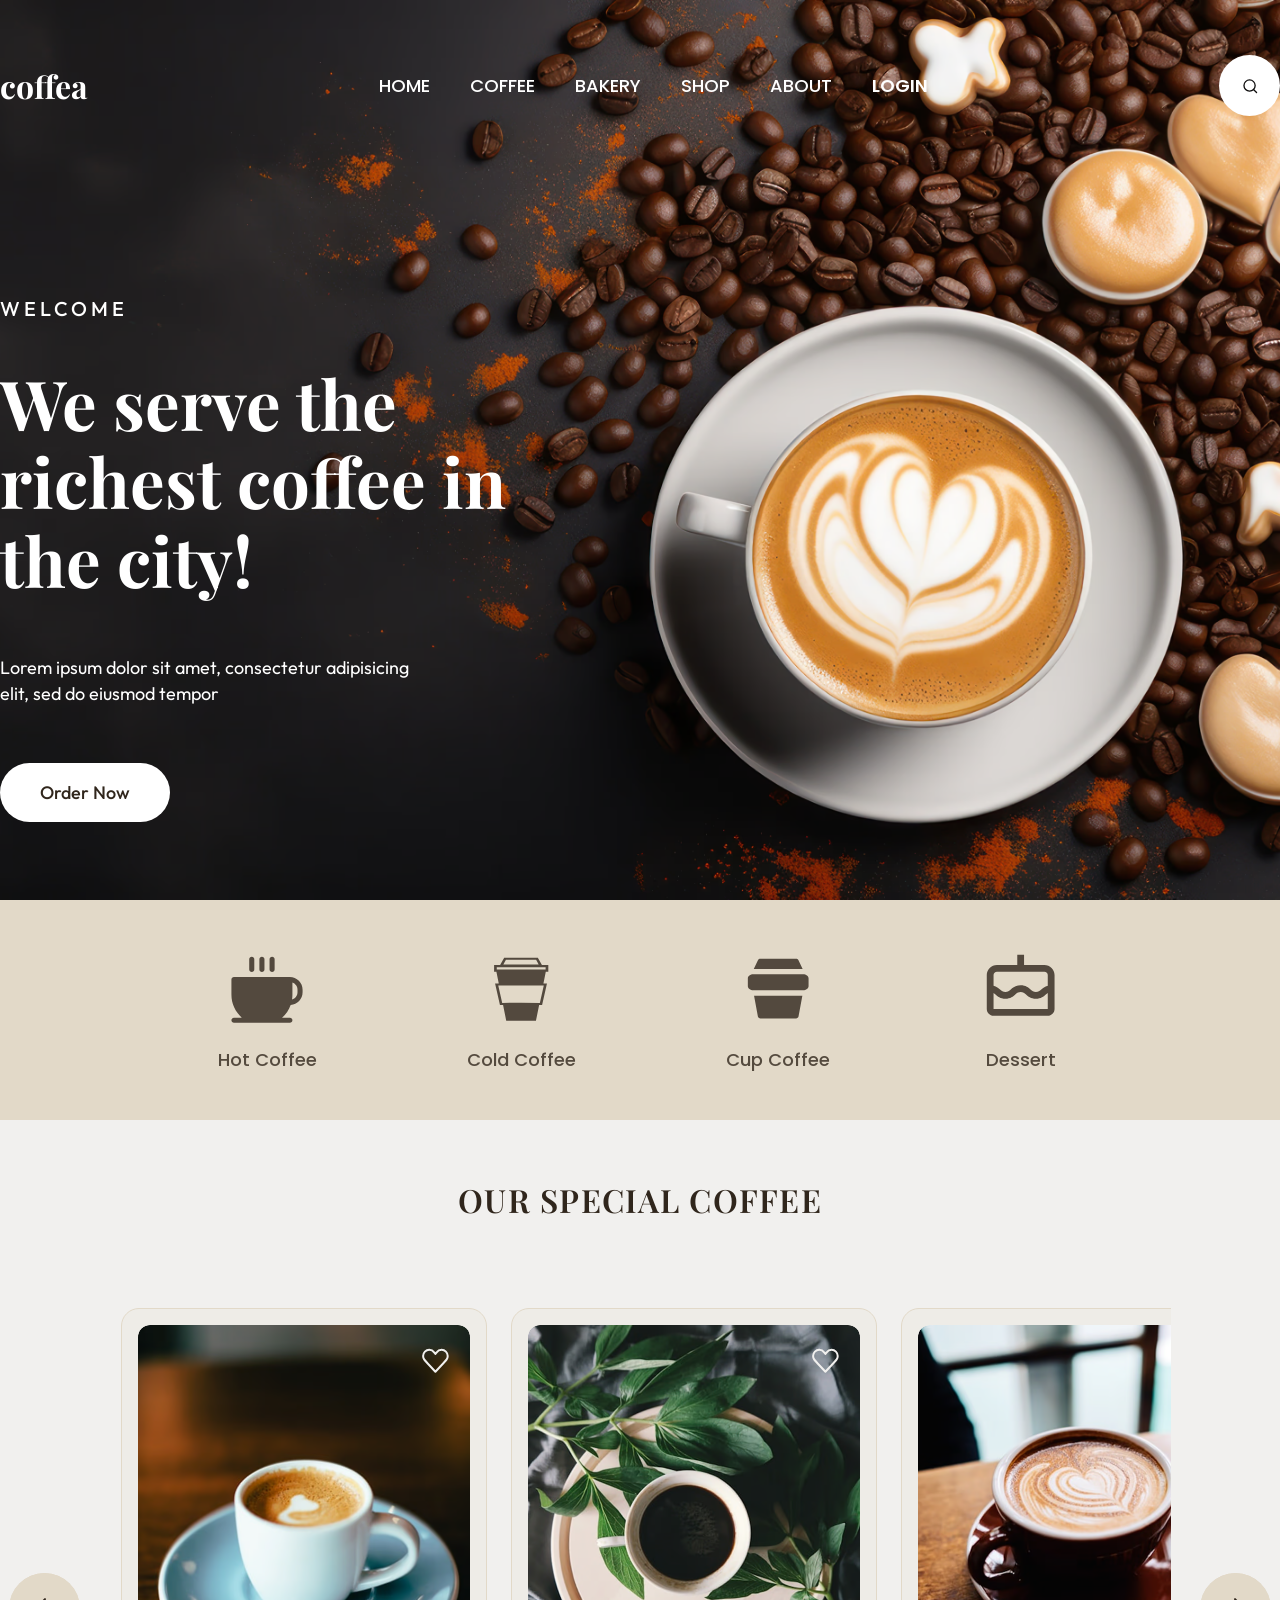
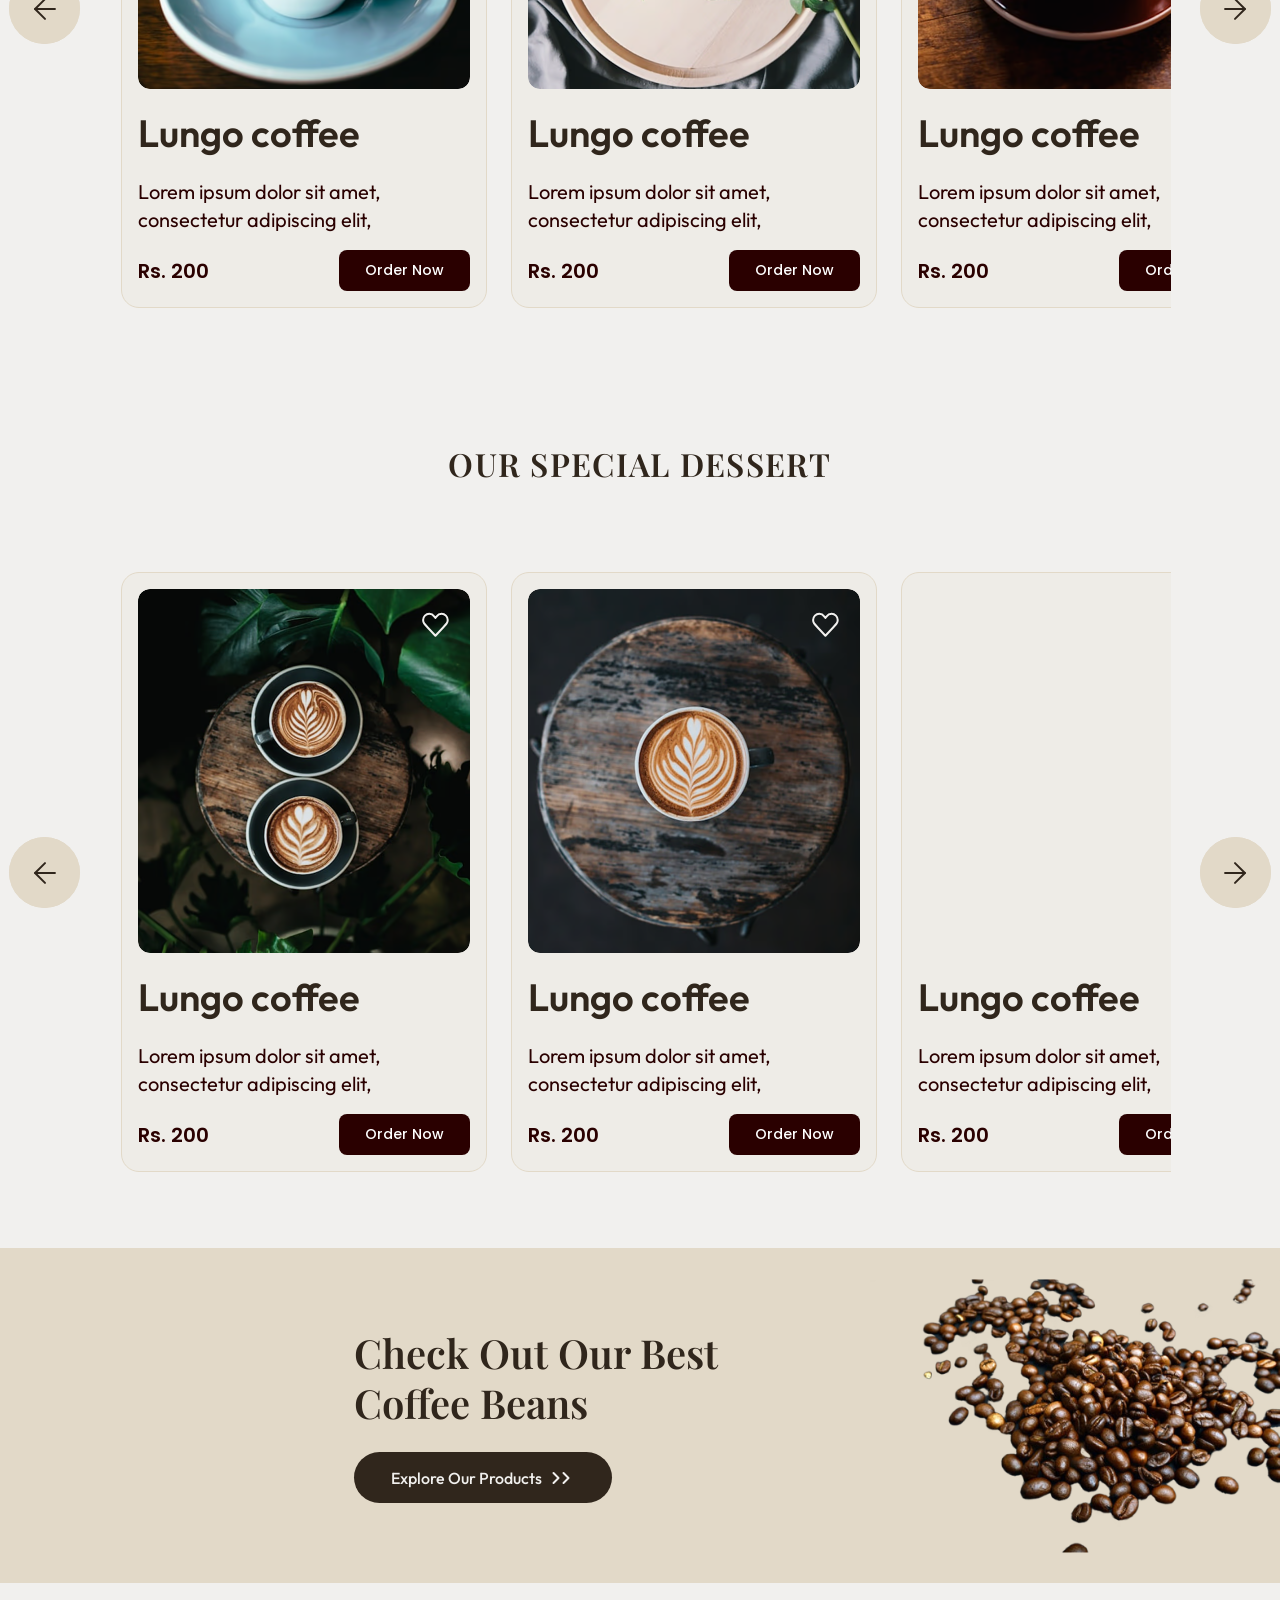
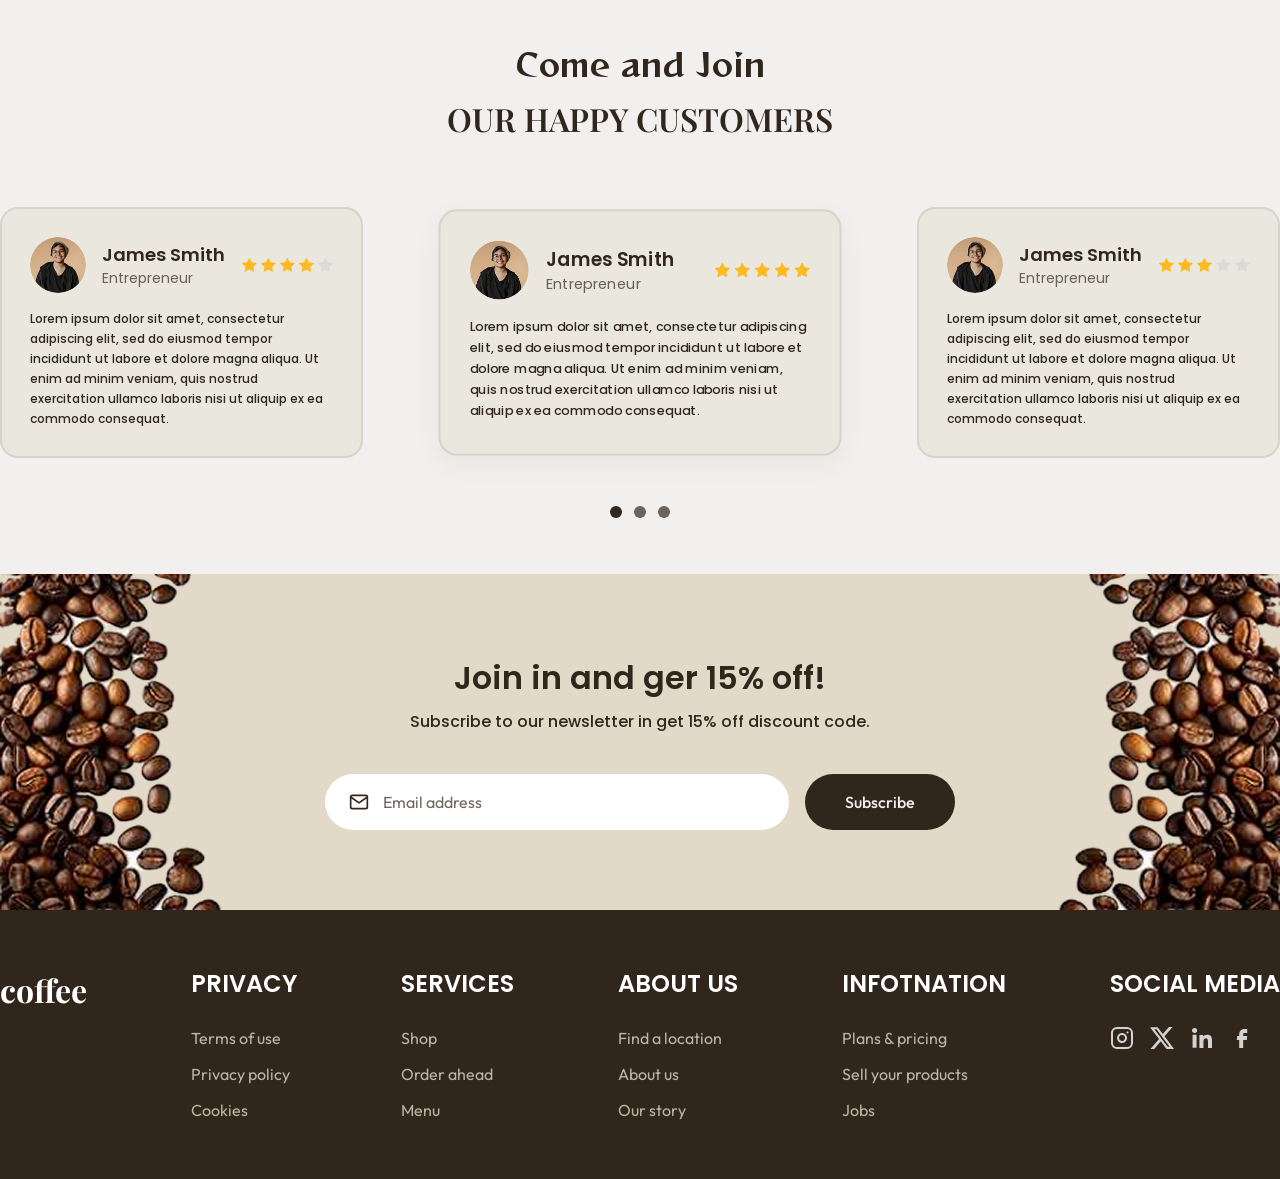
==== commit 5b43312a: "Cambios en el archivo netlify.toml" ====
--- a/index.html
+++ b/index.html
@@ -9,23 +9,9 @@
   
   <link rel="preload" as="font" href="assets/fonts/playfair-display-700.woff2" type="font/woff2" crossorigin>
 
-  <!-- Preloads para paralelizar la descarga y evitar render-blocking de @imports -->
-  <link rel="preload" href="css/tokens.css" as="style">
-  <link rel="preload" href="css/base.css" as="style">
-  <link rel="preload" href="css/layout.css" as="style">
-  <link rel="preload" href="css/components/header.css" as="style">
-  <link rel="preload" href="css/components/hero.css" as="style">
-  <link rel="preload" href="css/components/categories.css" as="style">
-  <link rel="preload" href="css/components/product-card.css" as="style">
-  <link rel="preload" href="css/components/carousel.css" as="style">
-  <link rel="preload" href="css/components/promo.css" as="style">
-  <link rel="preload" href="css/components/testimonial-card.css" as="style">
-  <link rel="preload" href="css/components/newsletter.css" as="style">
-  <link rel="preload" href="css/components/footer.css" as="style">
-  <link rel="preload" href="css/utilities.css" as="style">
-  <link rel="preload" href="css/components/responsive.css" as="style">
-  
-  <link rel="stylesheet" href="css/main.css">
+  <!-- Carga optimizada de CSS no bloqueante para mobile performance -->
+  <link rel="preload" href="css/main.css" as="style" onload="this.onload=null;this.rel='stylesheet'">
+  <noscript><link rel="stylesheet" href="css/main.css"></noscript>
 </head>
 <body>
   <a class="skip-link" href="#main">Saltar al contenido</a>
@@ -51,22 +37,17 @@
   </header>
   <main id="main">
     <section class="hero" aria-labelledby="hero-title">
-      <!-- R1: Imagen con object-fit optimizada mediante <picture> -->
-      <picture>
+      <!-- R1: Imagen con object-fit optimizada -->
+      <picture class="hero__bg-wrapper">
         <source media="(max-width: 767px)" srcset="assets/img/hero.avif">
         <img src="assets/img/hero.avif" alt="" class="hero__bg" width="1920" height="1000" fetchpriority="high">
       </picture>
-      
+
       <div class="container hero__container">
         <div class="hero__content">
-          <!-- R3: Eyebrow WELCOME -->
           <span class="hero__eyebrow">WELCOME</span>
-          
           <h1 id="hero-title" class="hero__title">We serve the richest coffee in the city!</h1>
-          
           <p class="hero__description">Lorem ipsum dolor sit amet, consectetur adipisicing elit, sed do eiusmod tempor</p>
-          
-          <!-- R4: Botón Order Now -->
           <a href="#coffee" class="hero__btn">Order Now</a>
         </div>
       </div>
@@ -310,7 +291,7 @@
                 <span class="testimonial-card__name">James Smith</span>
                 <span class="testimonial-card__role">Entrepreneur</span>
               </div>
-              <div class="testimonial-card__rating" aria-label="4 de 5 estrellas">
+              <div class="testimonial-card__rating" role="img" aria-label="4 de 5 estrellas">
                 <img src="assets/icons/star.svg" alt="" width="15" height="15" loading="lazy" decoding="async">
                 <img src="assets/icons/star.svg" alt="" width="15" height="15" loading="lazy" decoding="async">
                 <img src="assets/icons/star.svg" alt="" width="15" height="15" loading="lazy" decoding="async">
@@ -331,7 +312,7 @@
                 <span class="testimonial-card__name">James Smith</span>
                 <span class="testimonial-card__role">Entrepreneur</span>
               </div>
-              <div class="testimonial-card__rating" aria-label="5 de 5 estrellas">
+              <div class="testimonial-card__rating" role="img" aria-label="5 de 5 estrellas">
                 <img src="assets/icons/star.svg" alt="" width="15" height="15" loading="lazy" decoding="async">
                 <img src="assets/icons/star.svg" alt="" width="15" height="15" loading="lazy" decoding="async">
                 <img src="assets/icons/star.svg" alt="" width="15" height="15" loading="lazy" decoding="async">
@@ -352,7 +333,7 @@
                 <span class="testimonial-card__name">James Smith</span>
                 <span class="testimonial-card__role">Entrepreneur</span>
               </div>
-              <div class="testimonial-card__rating" aria-label="3 de 5 estrellas">
+              <div class="testimonial-card__rating" role="img" aria-label="3 de 5 estrellas">
                 <img src="assets/icons/star.svg" alt="" width="15" height="15" loading="lazy" decoding="async">
                 <img src="assets/icons/star.svg" alt="" width="15" height="15" loading="lazy" decoding="async">
                 <img src="assets/icons/star.svg" alt="" width="15" height="15" loading="lazy" decoding="async">
@@ -432,7 +413,7 @@
         </ul>
       </div>
 
-      <!-- Columna 5 (Mantiene el typo original de Figma) -->
+      <!-- Columna 5 -->
       <div class="footer__links">
         <h3 class="footer__title">INFOTNATION</h3>
         <ul class="footer__list">
@@ -445,7 +426,7 @@
       <!-- Columna 6: Sociales -->
       <div class="footer__contact">
         <h3 class="footer__title">SOCIAL MEDIA</h3>
-        <div class="footer__socials" aria-label="Redes sociales">
+        <div class="footer__socials" role="group" aria-label="Redes sociales">
           <a href="#" class="footer__social-link" aria-label="X">
             <img src="assets/icons/social-1.svg" alt="" width="24" height="24" loading="lazy" decoding="async">
           </a>
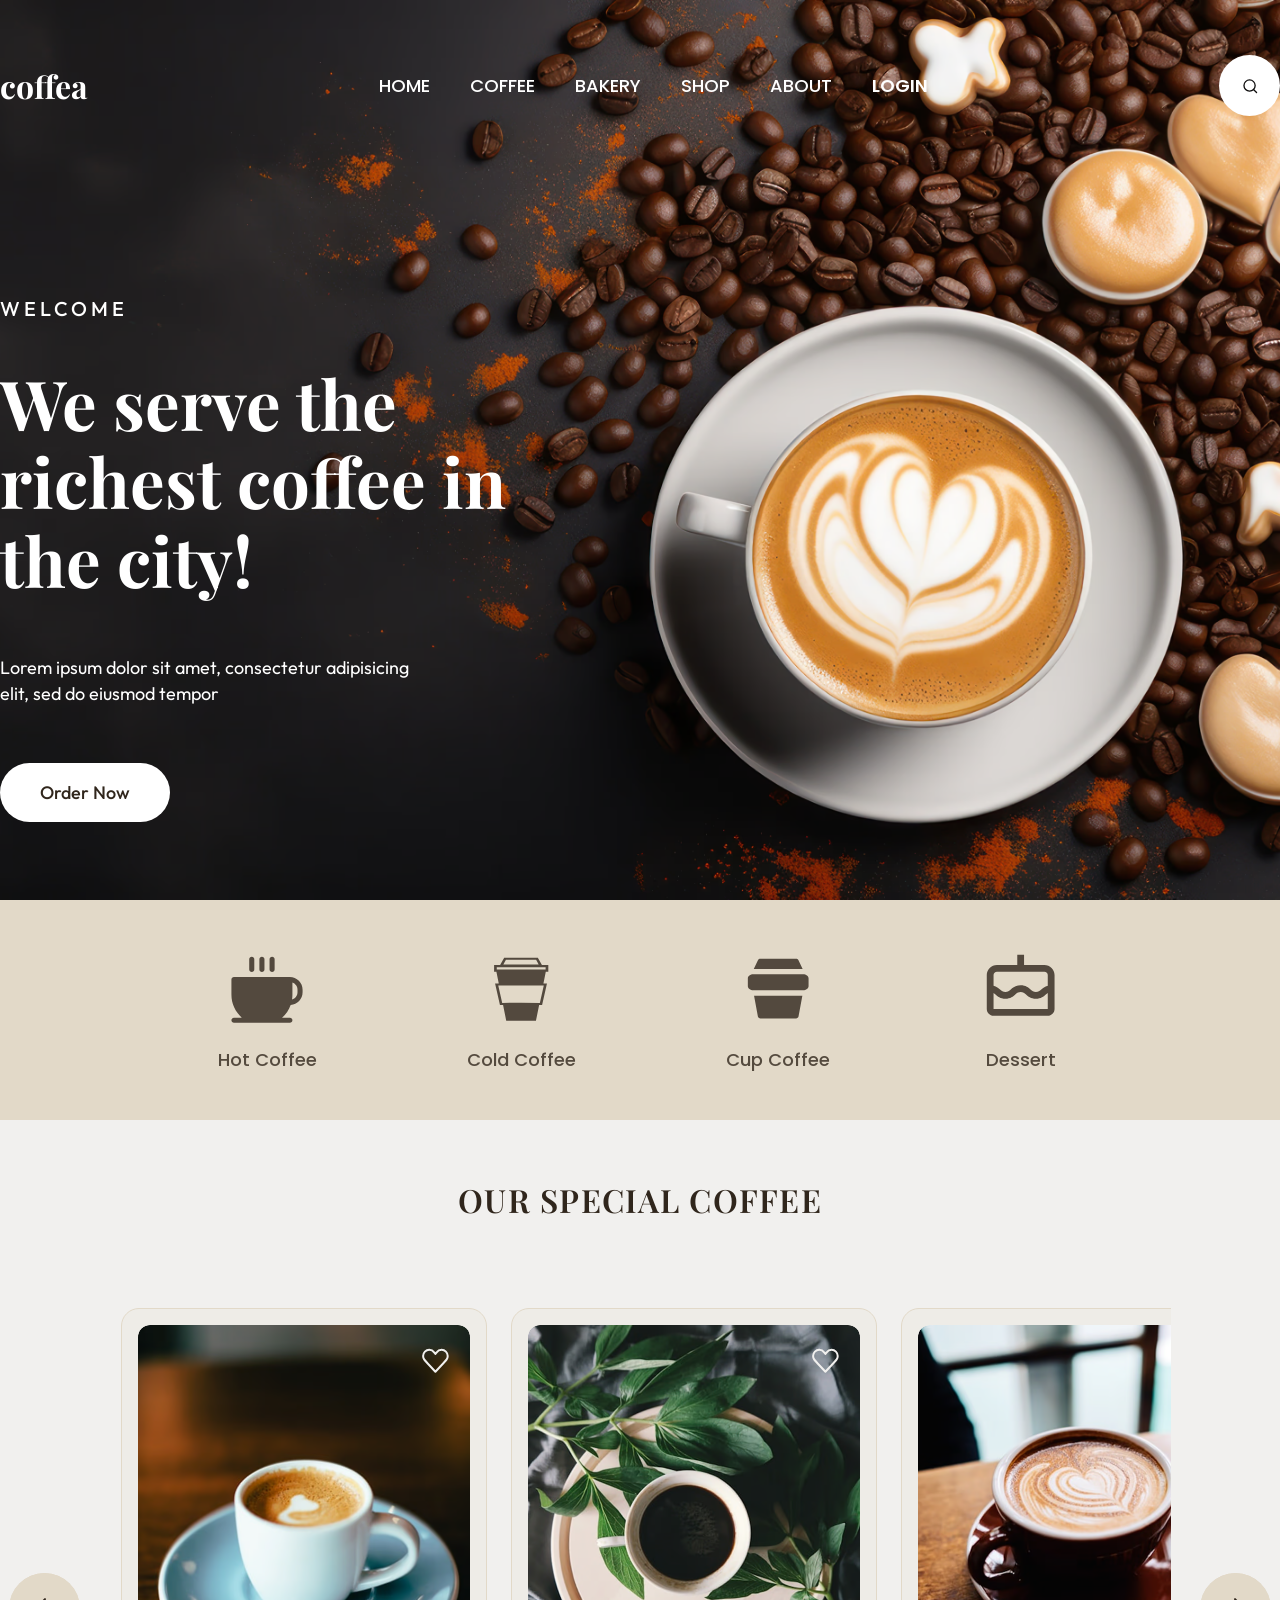
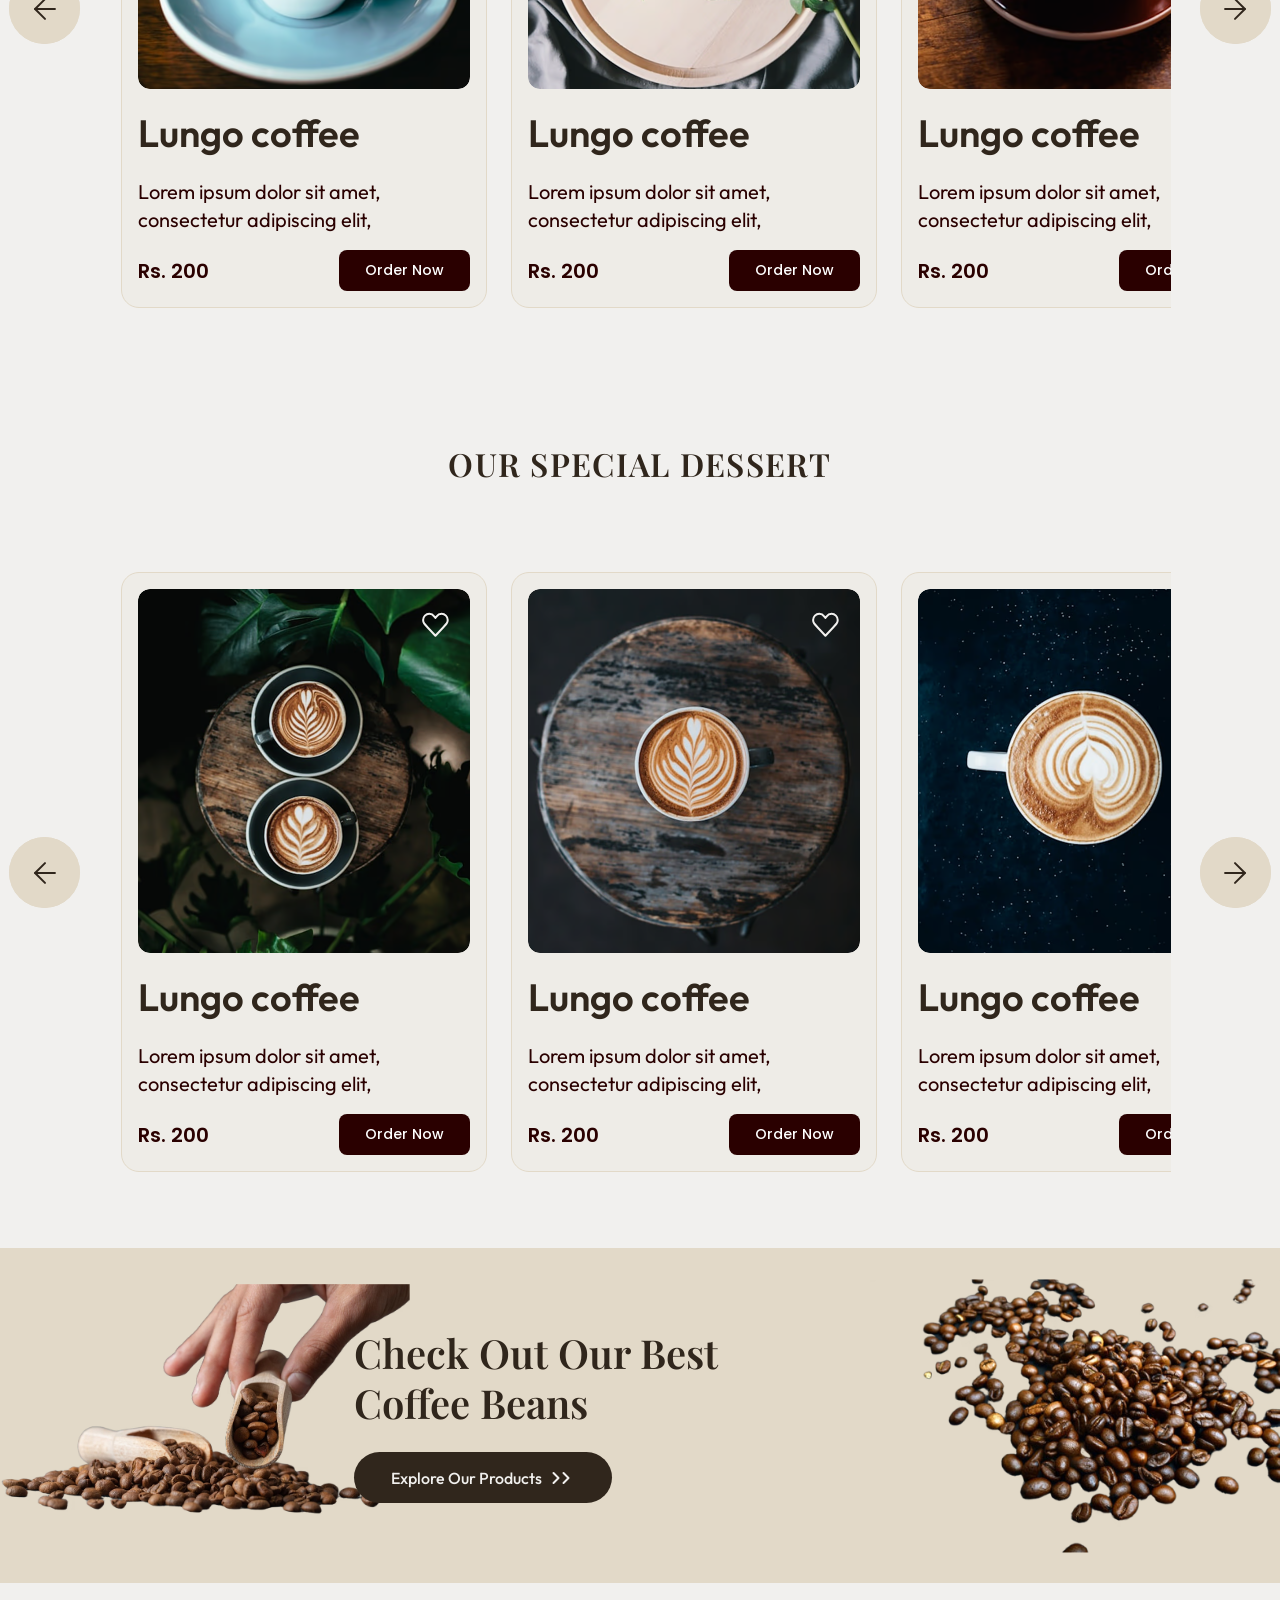
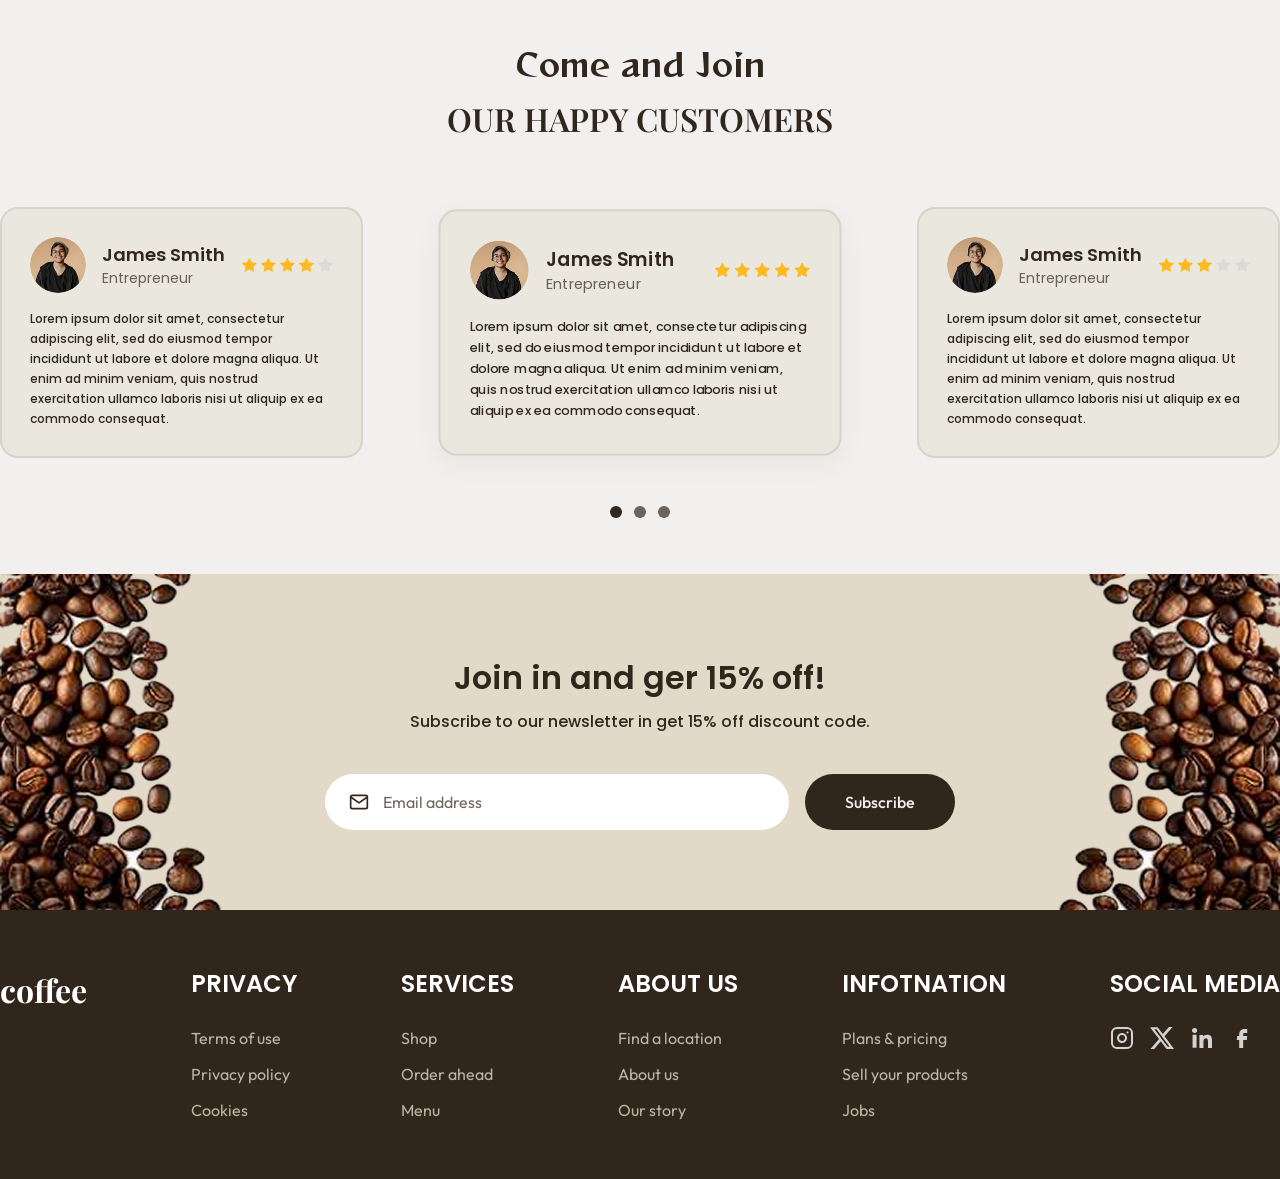
==== commit 76241968: "Correccion de Warning W3C" ====
--- a/index.html
+++ b/index.html
@@ -1,5 +1,5 @@
 <!DOCTYPE html>
-<html lang="es">
+<html lang="zxx">
 <head>
   <meta charset="UTF-8">
   <meta name="viewport" content="width=device-width, initial-scale=1.0">
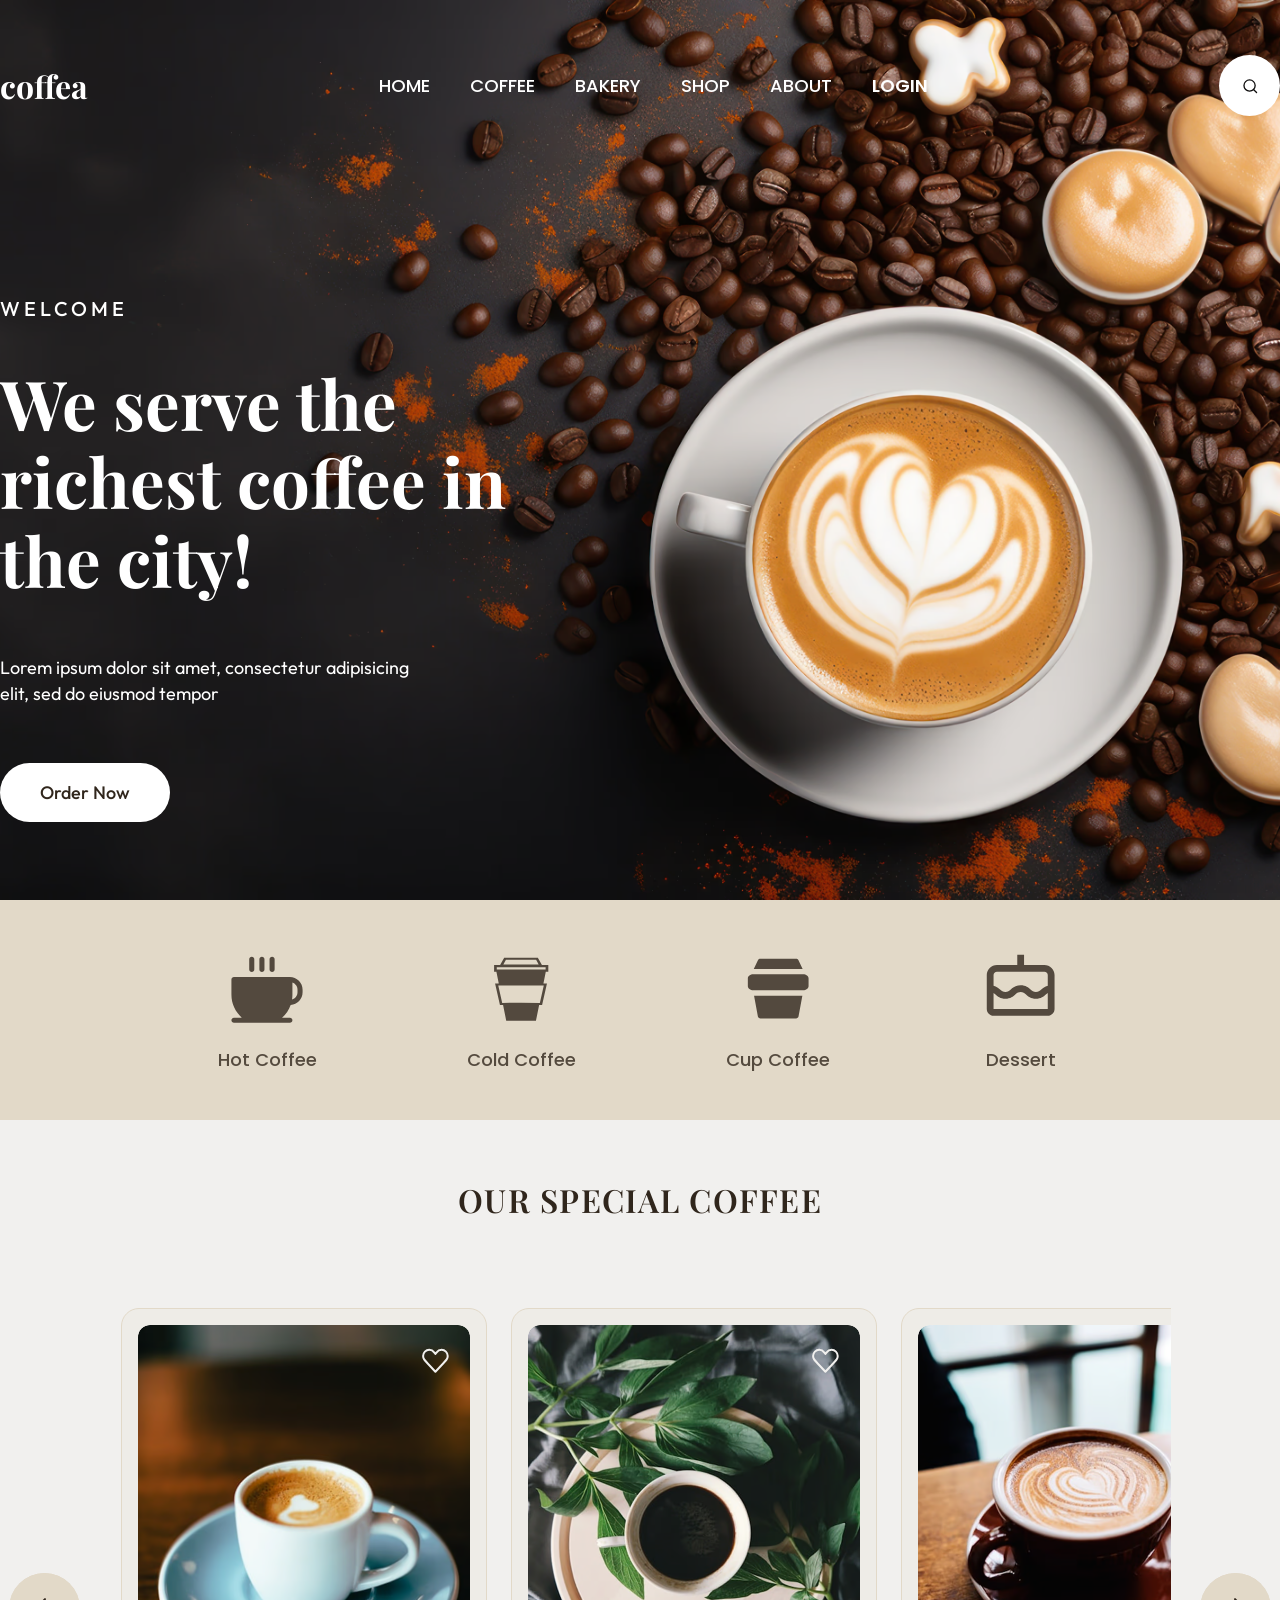
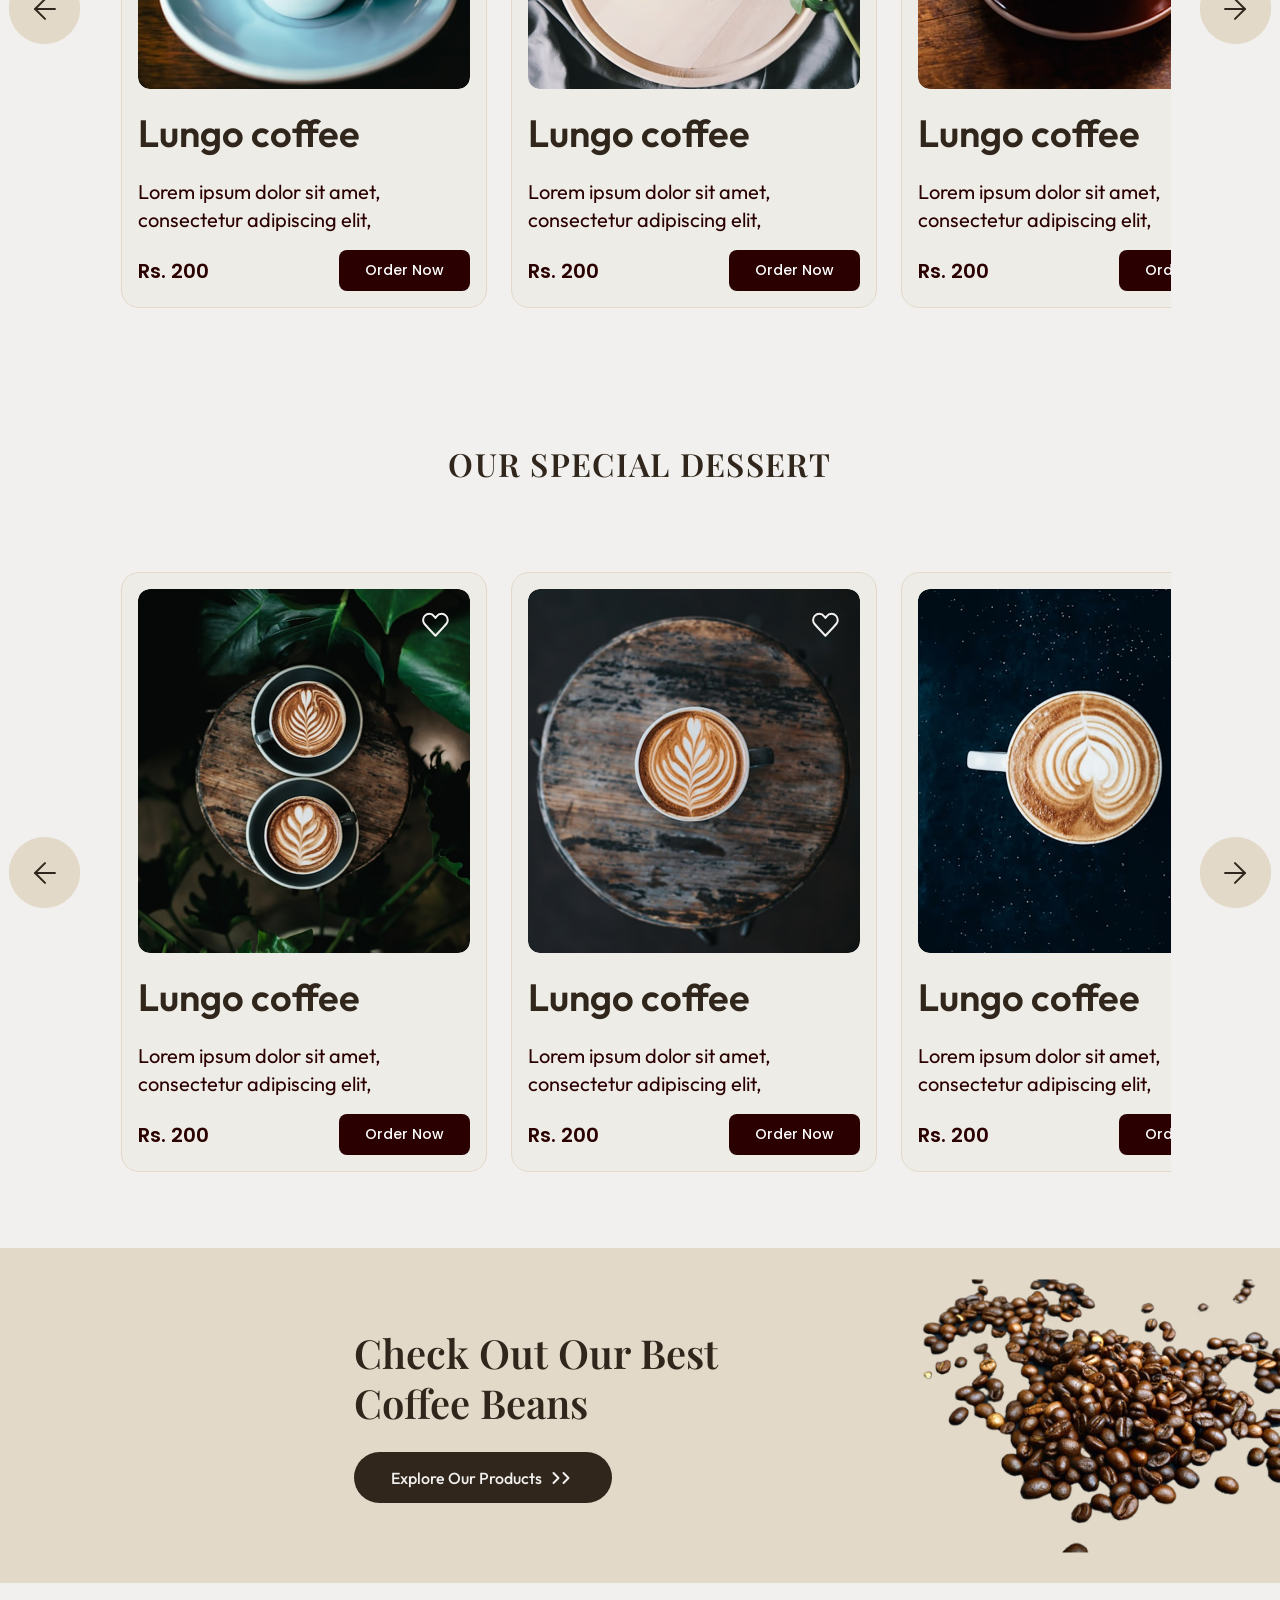
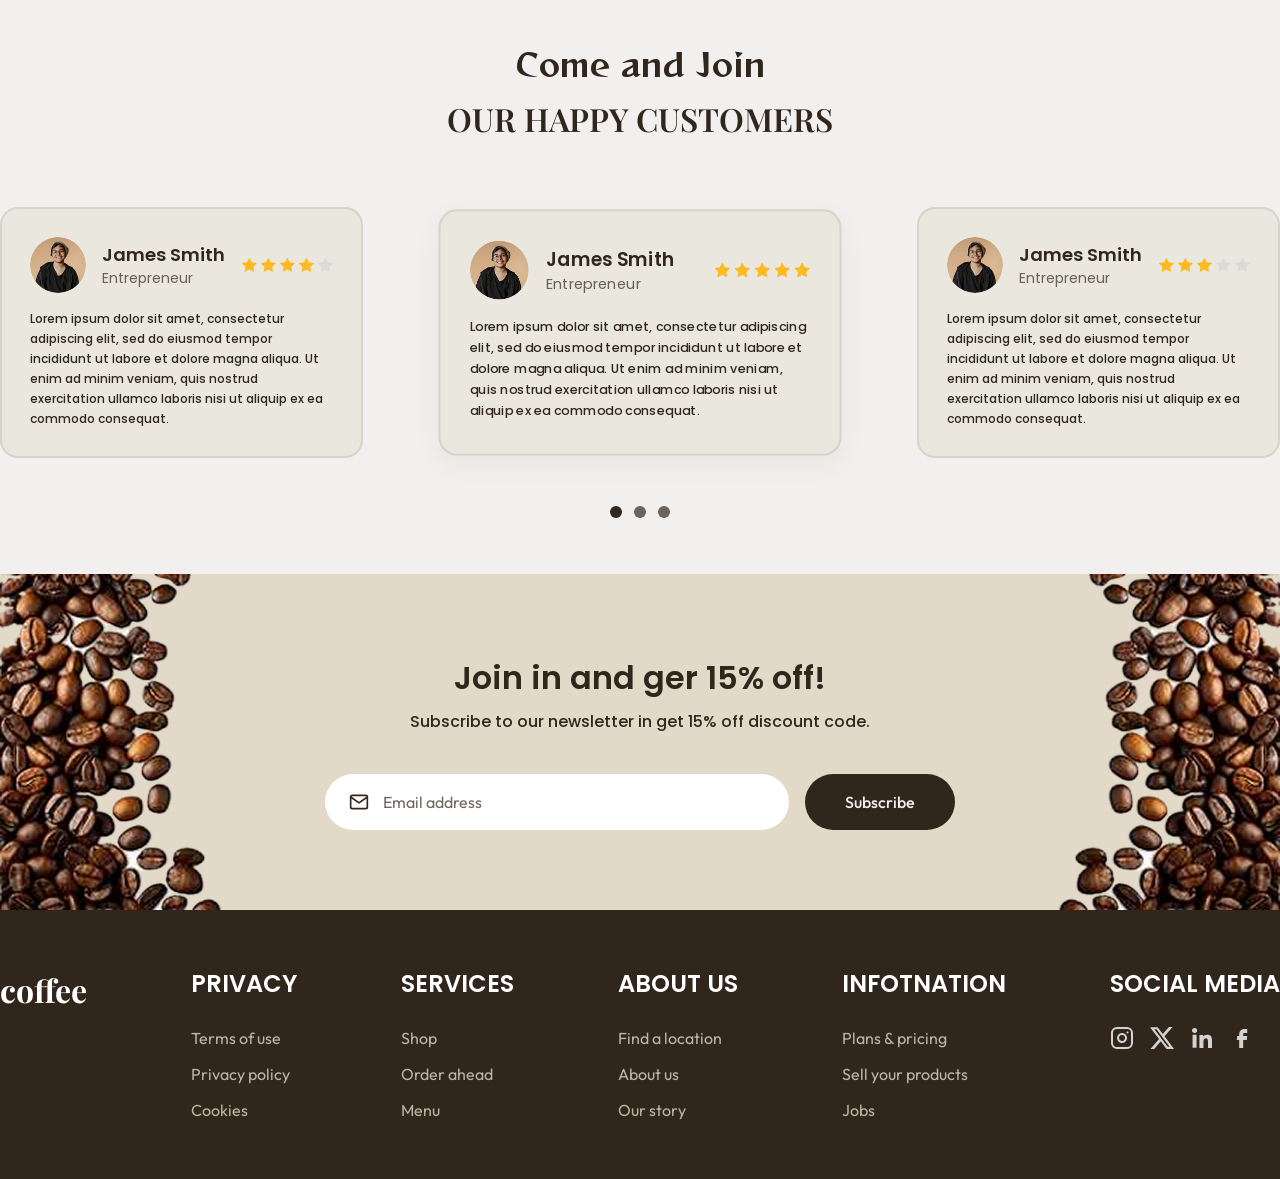
==== commit 3f238ac2: "Correccion de imagenes con netlify" ====
--- a/index.html
+++ b/index.html
@@ -6,12 +6,23 @@
   <title>Coffea | Landing Page</title>
   <meta name="description" content="Coffea - We serve the richest coffee in the city. Explore our special coffee beans, bakery, and desserts.">
   <meta name="theme-color" content="#30261C">
+  <!-- Preloads para paralelizar la descarga y evitar render-blocking de @imports -->
+  <link rel="preload" href="css/tokens.css" as="style">
+  <link rel="preload" href="css/base.css" as="style">
+  <link rel="preload" href="css/layout.css" as="style">
+  <link rel="preload" href="css/components/header.css" as="style">
+  <link rel="preload" href="css/components/hero.css" as="style">
+  <link rel="preload" href="css/components/categories.css" as="style">
+  <link rel="preload" href="css/components/product-card.css" as="style">
+  <link rel="preload" href="css/components/carousel.css" as="style">
+  <link rel="preload" href="css/components/promo.css" as="style">
+  <link rel="preload" href="css/components/testimonial-card.css" as="style">
+  <link rel="preload" href="css/components/newsletter.css" as="style">
+  <link rel="preload" href="css/components/footer.css" as="style">
+  <link rel="preload" href="css/utilities.css" as="style">
+  <link rel="preload" href="css/components/responsive.css" as="style">
   
-  <link rel="preload" as="font" href="assets/fonts/playfair-display-700.woff2" type="font/woff2" crossorigin>
-
-  <!-- Carga optimizada de CSS no bloqueante para mobile performance -->
-  <link rel="preload" href="css/main.css" as="style" onload="this.onload=null;this.rel='stylesheet'">
-  <noscript><link rel="stylesheet" href="css/main.css"></noscript>
+  <link rel="stylesheet" href="css/main.css">
 </head>
 <body>
   <a class="skip-link" href="#main">Saltar al contenido</a>
@@ -39,7 +50,7 @@
     <section class="hero" aria-labelledby="hero-title">
       <!-- R1: Imagen con object-fit optimizada -->
       <picture class="hero__bg-wrapper">
-        <source media="(max-width: 767px)" srcset="assets/img/hero.avif">
+        <source media="(max-width: 767px)" srcset="/.netlify/images?url=/assets/img/hero.avif&amp;w=768">
         <img src="assets/img/hero.avif" alt="" class="hero__bg" width="1920" height="1000" fetchpriority="high">
       </picture>
 
@@ -92,7 +103,7 @@
           <article class="product-card">
             <div class="product-card__image-wrapper">
               <picture>
-                <source media="(max-width: 767px)" srcset="assets/img/coffee-1.avif">
+                <source media="(max-width: 767px)" srcset="/.netlify/images?url=/assets/img/coffee-1.avif&amp;w=350">
                 <img src="assets/img/coffee-1.avif" alt="Lungo coffee" class="product-card__img" width="334" height="364" loading="lazy" decoding="async">
               </picture>
               <label class="product-card__fav">
@@ -110,7 +121,7 @@
           <article class="product-card">
             <div class="product-card__image-wrapper">
               <picture>
-                <source media="(max-width: 767px)" srcset="assets/img/coffee-2.avif">
+                <source media="(max-width: 767px)" srcset="/.netlify/images?url=/assets/img/coffee-2.avif&amp;w=350">
                 <img src="assets/img/coffee-2.avif" alt="Lungo coffee" class="product-card__img" width="334" height="364" loading="lazy" decoding="async">
               </picture>
               <label class="product-card__fav">
@@ -128,7 +139,7 @@
           <article class="product-card">
             <div class="product-card__image-wrapper">
               <picture>
-                <source media="(max-width: 767px)" srcset="assets/img/coffee-3.avif">
+                <source media="(max-width: 767px)" srcset="/.netlify/images?url=/assets/img/coffee-3.avif&amp;w=350">
                 <img src="assets/img/coffee-3.avif" alt="Lungo coffee" class="product-card__img" width="334" height="364" loading="lazy" decoding="async">
               </picture>
               <label class="product-card__fav">
@@ -146,7 +157,7 @@
           <article class="product-card">
             <div class="product-card__image-wrapper">
               <picture>
-                <source media="(max-width: 767px)" srcset="assets/img/coffee-4.avif">
+                <source media="(max-width: 767px)" srcset="/.netlify/images?url=/assets/img/coffee-4.avif&amp;w=350">
                 <img src="assets/img/coffee-4.avif" alt="Lungo coffee" class="product-card__img" width="334" height="364" loading="lazy" decoding="async">
               </picture>
               <label class="product-card__fav">
@@ -177,7 +188,7 @@
           <article class="product-card">
             <div class="product-card__image-wrapper">
               <picture>
-                <source media="(max-width: 767px)" srcset="assets/img/dessert-1.avif">
+                <source media="(max-width: 767px)" srcset="/.netlify/images?url=/assets/img/dessert-1.avif&amp;w=350">
                 <img src="assets/img/dessert-1.avif" alt="Lungo coffee" class="product-card__img" width="334" height="364" loading="lazy" decoding="async">
               </picture>
               <label class="product-card__fav">
@@ -195,7 +206,7 @@
           <article class="product-card">
             <div class="product-card__image-wrapper">
               <picture>
-                <source media="(max-width: 767px)" srcset="assets/img/dessert-2.avif">
+                <source media="(max-width: 767px)" srcset="/.netlify/images?url=/assets/img/dessert-2.avif&amp;w=350">
                 <img src="assets/img/dessert-2.avif" alt="Lungo coffee" class="product-card__img" width="334" height="364" loading="lazy" decoding="async">
               </picture>
               <label class="product-card__fav">
@@ -213,7 +224,7 @@
           <article class="product-card">
             <div class="product-card__image-wrapper">
               <picture>
-                <source media="(max-width: 767px)" srcset="assets/img/dessert-3.avif">
+                <source media="(max-width: 767px)" srcset="/.netlify/images?url=/assets/img/dessert-3.avif&amp;w=350">
                 <img src="assets/img/dessert-3.avif" alt="Lungo coffee" class="product-card__img" width="334" height="364" loading="lazy" decoding="async">
               </picture>
               <label class="product-card__fav">
@@ -231,7 +242,7 @@
           <article class="product-card">
             <div class="product-card__image-wrapper">
               <picture>
-                <source media="(max-width: 767px)" srcset="assets/img/dessert-4.avif">
+                <source media="(max-width: 767px)" srcset="/.netlify/images?url=/assets/img/dessert-4.avif&amp;w=350">
                 <img src="assets/img/dessert-4.avif" alt="Lungo coffee" class="product-card__img" width="334" height="364" loading="lazy" decoding="async">
               </picture>
               <label class="product-card__fav">
--- a/css/tokens.css
+++ b/css/tokens.css
@@ -0,0 +1,74 @@
+/* ==========================================================================
+   Design Tokens - Coffea Landing Page
+   ========================================================================== */
+
+/* Playfair Display */
+@font-face { font-family: 'Playfair Display'; src: url('../assets/fonts/playfair-display-500.woff2') format('woff2'); font-weight: 500; font-display: swap; }
+@font-face { font-family: 'Playfair Display'; src: url('../assets/fonts/playfair-display-600.woff2') format('woff2'); font-weight: 600; font-display: swap; }
+@font-face { font-family: 'Playfair Display'; src: url('../assets/fonts/playfair-display-700.woff2') format('woff2'); font-weight: 700; font-display: swap; }
+
+/* Outfit */
+@font-face { font-family: 'Outfit'; src: url('../assets/fonts/outfit-400.woff2') format('woff2'); font-weight: 400; font-display: swap; }
+@font-face { font-family: 'Outfit'; src: url('../assets/fonts/outfit-500.woff2') format('woff2'); font-weight: 500; font-display: swap; }
+@font-face { font-family: 'Outfit'; src: url('../assets/fonts/outfit-600.woff2') format('woff2'); font-weight: 600; font-display: swap; }
+
+/* Poppins */
+@font-face { font-family: 'Poppins'; src: url('../assets/fonts/poppins-400.woff2') format('woff2'); font-weight: 400; font-display: swap; }
+@font-face { font-family: 'Poppins'; src: url('../assets/fonts/poppins-500.woff2') format('woff2'); font-weight: 500; font-display: swap; }
+@font-face { font-family: 'Poppins'; src: url('../assets/fonts/poppins-600.woff2') format('woff2'); font-weight: 600; font-display: swap; }
+
+/* Reggae One */
+@font-face { font-family: 'Reggae One'; src: url('../assets/fonts/reggae-one-400.woff2') format('woff2'); font-weight: 400; font-display: swap; }
+
+:root {
+  /* Colores */
+  --color-espresso: #30261C;
+  --color-maroon: #2A0000;
+  --color-sand: #E2D9C8;
+  --color-sand-20: rgba(226, 217, 200, 0.2);
+  --color-sand-40: rgba(226, 217, 200, 0.4);
+  --color-bg: #F1F0EE;
+  --color-muted: #544A3E;
+  --color-border-soft: rgba(48, 38, 28, 0.1);
+  --color-text-soft: rgba(48, 38, 28, 0.7);
+  --color-white: #FFFFFF;
+  
+  --color-star: #FFB921;
+
+  /* Tipografía - Familias */
+  --font-display: 'Playfair Display', serif;
+  --font-body: 'Outfit', sans-serif;
+  --font-ui: 'Poppins', sans-serif;
+  --font-accent: 'Reggae One', system-ui;
+
+  /* Tipografía - Tamaños (Conversión a rem: 1rem = 16px) */
+  /* Clamp propuesto para el Hero: base 2.5rem, escalado fluido, tope 4.5rem (72px) */
+  --fs-hero: clamp(2.5rem, 1.5rem + 3.5vw, 4.5rem); 
+  --fs-h2: 2rem;           /* 32px */
+  --fs-cta: 2.5rem;        /* 40px */
+  --fs-card-title: 2.375rem; /* 38px */
+  --fs-logo: 2rem;         /* 32px */
+  --fs-footer-h: 1.5rem;   /* 24px */
+  --fs-lg: 1.25rem;        /* 20px */
+  --fs-md: 1.125rem;       /* 18px */
+  --fs-base: 1rem;         /* 16px */
+  --fs-sm: 0.875rem;        /* 14px */
+  --fs-xs: 0.75rem;         /* 12px */
+
+  /* Forma y Contenedor */
+  --radius-pill: 100px;
+  --radius-card: 18px;
+  --radius-img: 12px;
+  --radius-btn: 8px;
+  --container: 1444px;
+
+  /* Escala de Espaciados (rem) */
+  --space-4: 0.25rem;
+  --space-8: 0.5rem;
+  --space-12: 0.75rem;
+  --space-16: 1rem;
+  --space-24: 1.5rem;
+  --space-28: 1.75rem;
+  --space-40: 2.5rem;
+  --space-56: 3.5rem;
+}
--- a/css/base.css
+++ b/css/base.css
@@ -0,0 +1,49 @@
+/* ==========================================================================
+   Base - Reseteo moderno, Tipografía base y Accesibilidad
+   ========================================================================== */
+
+*, *::before, *::after {
+  box-sizing: border-box;
+  margin: 0;
+  padding: 0;
+}
+
+html {
+  font-size: 100%; /* 1rem = 16px por defecto en el navegador */
+  scroll-behavior: smooth;
+}
+
+body {
+  font-family: var(--font-body);
+  background-color: var(--color-bg);
+  color: var(--color-espresso);
+  line-height: 1.5;
+  -webkit-font-smoothing: antialiased;
+}
+
+/* Tipografía global para enlaces y botones */
+a {
+  text-decoration: none;
+  color: inherit;
+}
+
+button, input {
+  font-family: inherit;
+  border: none;
+  background: none;
+}
+
+/* Foco visible estricto para accesibilidad (WCAG) */
+:focus-visible {
+  outline: 2px solid var(--color-espresso);
+  outline-offset: 3px;
+}
+
+/* Respetar prefers-reduced-motion (Exigencia del PRD) */
+@media (prefers-reduced-motion: reduce) {
+  *, *::before, *::after {
+    transition: none !important;
+    animation: none !important;
+    scroll-behavior: auto !important;
+  }
+}
--- a/css/layout.css
+++ b/css/layout.css
@@ -0,0 +1,34 @@
+/* ==========================================================================
+   Layout - Contenedores y Grid General
+   ========================================================================== */
+
+/* Contenedor principal de 1444px exigido para 1920px de canvas */
+.container {
+  width: 100%;
+  max-width: var(--container);
+  margin-inline: auto;
+}
+
+/* Reseteo estándar para imágenes y medios */
+img, picture, svg {
+  display: block;
+  max-width: 100%;
+  height: auto;
+}
+
+/* Clase de accesibilidad para saltar al contenido principal */
+.skip-link {
+  position: absolute;
+  top: -100%;
+  left: 0;
+  background-color: var(--color-espresso);
+  color: var(--color-bg);
+  padding: var(--space-12) var(--space-24);
+  z-index: 999;
+  font-family: var(--font-ui);
+  transition: top 0.2s ease;
+}
+
+.skip-link:focus {
+  top: 0;
+}
--- a/css/components/header.css
+++ b/css/components/header.css
@@ -0,0 +1,82 @@
+/* ==========================================================================
+   Componente: Header (Sección 5.1)
+   ========================================================================== */
+
+/* R4: Posicionado absoluto sobre el hero, a 55px del borde superior */
+.header {
+  position: absolute;
+  top: 55px;
+  left: 0;
+  width: 100%;
+  z-index: 10;
+}
+
+/* Alineación dentro del contenedor de 1444px */
+.header__container {
+  display: flex;
+  align-items: center;
+  justify-content: space-between;
+}
+
+/* R1: Logo "coffea" en Playfair 700, 32px (--fs-logo), minúsculas, blanco */
+.header__logo {
+  font-family: var(--font-display);
+  font-weight: 700;
+  font-size: var(--fs-logo);
+  color: var(--color-white);
+  text-transform: lowercase;
+}
+
+.header__nav-list {
+  display: flex;
+  align-items: center;
+  gap: var(--space-40);
+  list-style: none;
+}
+
+/* R2: Links Poppins 500, 18px (--fs-md), uppercase, blanco */
+.header__nav-link {
+  font-family: var(--font-ui);
+  font-weight: 500;
+  font-size: var(--fs-md);
+  color: var(--color-white);
+  text-transform: uppercase;
+  transition: opacity 0.2s ease;
+}
+
+.header__nav-link:hover,
+.header__nav-link:focus-visible {
+  opacity: 0.8;
+}
+
+/* R2: "login" en peso 600 */
+.header__nav-link--login {
+  font-weight: 600;
+}
+
+/* R3: Botón de búsqueda circular blanco de 61 px */
+.header__search-btn {
+  width: 61px;
+  height: 61px;
+  border-radius: var(--radius-pill);
+  background-color: var(--color-white);
+  display: flex;
+  align-items: center;
+  justify-content: center;
+  cursor: pointer;
+  transition: transform 0.2s ease;
+}
+
+.header__search-btn:hover,
+.header__search-btn:focus-visible {
+  transform: translateY(-2px);
+}
+
+/* Forzar tamaño y centrado absoluto del SVG dentro del botón */
+.header__search-btn img {
+  width: 32px !important; /* Aumentado ligeramente para mejor visibilidad */
+  height: 32px !important;
+  object-fit: contain;
+  display: block;
+  margin: auto; /* Fuerza el centrado si flexbox falla */
+}
--- a/css/components/hero.css
+++ b/css/components/hero.css
@@ -0,0 +1,90 @@
+/* ==========================================================================
+   Componente: Hero (Sección 5.2)
+   ========================================================================== */
+
+/* R1: Alto 1000 px en desktop con tope */
+.hero {
+  position: relative;
+  width: 100%;
+  min-height: 100vh;
+  max-height: 1000px;
+  display: flex;
+  overflow: hidden;
+}
+
+/* R1: Fondo = imagen del espresso con object-fit: cover alineada a la derecha */
+.hero__bg {
+  position: absolute;
+  top: 0;
+  left: 0;
+  width: 100%;
+  height: 100%;
+  object-fit: cover;
+  object-position: right center;
+  z-index: -1;
+}
+
+/* R2: A 238px del borde izq (cubierto por el .container centrado de 1444px) y 294px del superior */
+.hero__container {
+  position: relative;
+  z-index: 1;
+  padding-top: 294px;
+}
+
+/* R2: Bloque de texto de 557 px de ancho */
+.hero__content {
+  max-width: 557px;
+}
+
+/* R3: Eyebrow WELCOME */
+.hero__eyebrow {
+  display: block;
+  font-family: var(--font-body);
+  font-weight: 500;
+  font-size: var(--fs-lg);
+  text-transform: uppercase;
+  letter-spacing: 4px;
+  color: var(--color-white);
+  margin-bottom: 40px;
+}
+
+/* R3: H1 Playfair 700 72/82 px */
+.hero__title {
+  font-family: var(--font-display);
+  font-weight: 700;
+  font-size: var(--fs-hero);
+  line-height: 1.138; /* 82px / 72px */
+  color: var(--color-white);
+  margin-bottom: 56px;
+}
+
+/* R3: Párrafo Outfit 400 18/26 px, máx 431 px */
+.hero__description {
+  font-family: var(--font-body);
+  font-weight: 400;
+  font-size: var(--fs-md);
+  line-height: 1.444; /* 26px / 18px */
+  color: var(--color-white);
+  max-width: 431px;
+  margin-bottom: 56px;
+}
+
+/* R4: Botón Order Now */
+.hero__btn {
+  display: inline-block;
+  background-color: var(--color-white);
+  color: var(--color-espresso);
+  font-family: var(--font-body);
+  font-weight: 500;
+  font-size: var(--fs-md);
+  padding: 16px 40px;
+  border-radius: var(--radius-pill);
+  transition: transform 0.2s ease, opacity 0.2s ease;
+}
+
+/* Interacción de hover */
+.hero__btn:hover,
+.hero__btn:focus-visible {
+  transform: translateY(-2px);
+  opacity: 0.9;
+}
--- a/css/components/categories.css
+++ b/css/components/categories.css
@@ -0,0 +1,58 @@
+/* ==========================================================================
+   Componente: Categorías (Sección 5.3)
+   ========================================================================== */
+
+/* R1: Franja de 220 px de alto, fondo --color-sand */
+.categories {
+  background-color: var(--color-sand);
+  height: 220px;
+  display: flex;
+  align-items: center;
+}
+
+/* R2: 4 ítems centrados en una fila de 845 px */
+.categories__container {
+  display: flex;
+  justify-content: center;
+  width: 100%;
+}
+
+.categories__list {
+  display: flex;
+  justify-content: space-between;
+  align-items: center;
+  width: 100%;
+  max-width: 845px;
+  list-style: none;
+}
+
+/* R3: Enlace como bloque para alinear ícono y texto */
+.categories__link {
+  display: flex;
+  flex-direction: column;
+  align-items: center;
+  gap: var(--space-16);
+  text-decoration: none;
+  transition: opacity 0.2s ease, transform 0.2s ease;
+}
+
+/* Interacción sugerida (Sección 8: Hover de categorías) */
+.categories__link:hover,
+.categories__link:focus-visible {
+  opacity: 0.8;
+  transform: translateY(-4px);
+}
+
+/* R2: Ícono de 82 px */
+.categories__icon {
+  width: 82px;
+  height: 82px;
+}
+
+/* R2: Etiqueta Poppins 500 18 px --color-muted */
+.categories__label {
+  font-family: var(--font-ui);
+  font-weight: 500;
+  font-size: var(--fs-md);
+  color: var(--color-muted);
+}
--- a/css/components/product-card.css
+++ b/css/components/product-card.css
@@ -0,0 +1,108 @@
+/* ==========================================================================
+   Componente: Product Card (Secciones 5.4 y 5.5)
+   ========================================================================== */
+
+/* R4: Product-card base */
+.product-card {
+  background-color: var(--color-sand-20);
+  border: 1.5px solid var(--color-sand);
+  border-radius: var(--radius-card);
+  padding: 16px;
+  display: flex;
+  flex-direction: column;
+  gap: 16px;
+  width: 366px;
+  flex-shrink: 0;
+  scroll-snap-align: start;
+  transition: box-shadow 0.2s ease;
+}
+
+/* Hover de cards (Sección 8: interacciones sin JS) */
+@media (hover: hover) {
+  .product-card:hover {
+    box-shadow: 0 8px 24px rgba(48, 38, 28, 0.05);
+  }
+  .product-card:hover .product-card__img {
+    transform: scale(1.03);
+  }
+}
+
+/* R5: Imagen y wrapper */
+.product-card__image-wrapper {
+  position: relative;
+  width: 100%;
+  height: 364px;
+  border-radius: var(--radius-img);
+  overflow: hidden;
+}
+
+.product-card__img {
+  width: 100%;
+  height: 100%;
+  object-fit: cover;
+  transition: transform 0.2s ease;
+}
+
+/* R5: Botón de favorito */
+.product-card__fav {
+  position: absolute;
+  top: 18px;
+  right: 18px;
+  width: 33px;
+  height: 33px;
+  cursor: pointer;
+  z-index: 2;
+  transition: transform 0.2s ease;
+}
+
+.product-card__fav:hover {
+  transform: scale(1.1);
+}
+
+/* R6: Textos de la tarjeta */
+.product-card__title {
+  font-family: var(--font-body);
+  font-weight: 600;
+  font-size: var(--fs-card-title);
+  color: var(--color-espresso);
+}
+
+.product-card__desc {
+  font-family: var(--font-body);
+  font-weight: 400;
+  font-size: var(--fs-lg);
+  line-height: 1.4;
+  color: var(--color-maroon);
+}
+
+.product-card__footer {
+  display: flex;
+  align-items: center;
+  justify-content: space-between;
+  margin-top: auto;
+}
+
+.product-card__price {
+  font-family: var(--font-ui);
+  font-weight: 600;
+  font-size: var(--fs-lg);
+  color: var(--color-maroon);
+}
+
+/* R6: Botón Order Now */
+.product-card__btn {
+  background-color: var(--color-maroon);
+  color: var(--color-white);
+  font-family: var(--font-ui);
+  font-weight: 500;
+  font-size: var(--fs-sm);
+  padding: 10px 26px;
+  border-radius: var(--radius-btn);
+  transition: transform 0.2s ease, opacity 0.2s ease;
+}
+
+.product-card__btn:hover,
+.product-card__btn:focus-visible {
+  transform: translateY(-2px);
+  opacity: 0.9;
+}
--- a/css/components/carousel.css
+++ b/css/components/carousel.css
@@ -0,0 +1,90 @@
+/* ==========================================================================
+   Componente: Carrusel y Títulos de Productos (Secciones 5.4 y 5.5)
+   ========================================================================== */
+
+.products {
+  padding-block: var(--space-56);
+}
+
+/* R1: Título H2 centrado, Playfair 600 32px uppercase */
+.products__title {
+  font-family: var(--font-display);
+  font-weight: 600;
+  font-size: var(--fs-h2);
+  text-transform: uppercase;
+  letter-spacing: 1.28px;
+  color: var(--color-espresso);
+  text-align: center;
+  margin-bottom: 64px;
+}
+
+/* R2: Carrusel centrado en la pantalla completa */
+.carousel {
+  position: relative;
+  width: 100%;
+  max-width: 1800px; /* Expandimos el contenedor principal casi al total de la pantalla para que las flechas tengan lugar de sobra */
+  margin: 0 auto;
+  display: flex;
+  align-items: center;
+  justify-content: center;
+  gap: 20px; /* Separación garantizada entre el track y las flechas */
+}
+
+/* El track que contiene las tarjetas */
+.carousel__track {
+  display: flex;
+  gap: 24px;
+  width: 100%;
+  max-width: 1560px; /* (366 * 4) + (24 * 3) = 1536px + 24px de padding = 1560px exactos */
+  padding: 20px 12px; /* Padding vertical para no cortar sombras, horizontal sutil */
+  overflow-x: auto;
+  scroll-snap-type: x mandatory;
+  scrollbar-width: none;
+  min-width: 0;
+}
+
+/* Evita que los hijos directos (las tarjetas) se encojan o estiren */
+.carousel__track > * {
+  flex-shrink: 0;
+  scroll-snap-align: center;
+}
+
+.carousel__track::-webkit-scrollbar {
+  display: none;
+}
+
+/* R3: Flechas circulares */
+.carousel__arrow {
+  width: 71px;
+  height: 71px;
+  flex-shrink: 0;
+  cursor: pointer;
+  background-color: var(--color-sand);
+  border-radius: 50%;
+  border: none;
+  display: flex;
+  align-items: center;
+  justify-content: center;
+  transition: transform 0.2s ease, background-color 0.2s ease;
+  margin-inline: 9px;
+}
+
+.carousel__arrow:hover,
+.carousel__arrow:focus-visible {
+  transform: scale(1.1);
+  background-color: var(--color-sand-40);
+}
+
+/* Blindar la tarjeta de producto contra estiramientos flexbox */
+.product-card {
+  width: 366px;
+  flex: 0 0 auto; /* No crecer, no encoger, tamaño automático basado en width */
+}
+
+/* Forzar que la imagen del producto mantenga su proporción y no se estire */
+.product-card__img {
+  width: 100%;
+  height: 364px; /* Alto fijo según Figma */
+  object-fit: cover; /* Recorta la imagen sin deformarla */
+  border-radius: var(--radius-img);
+}
--- a/css/components/promo.css
+++ b/css/components/promo.css
@@ -0,0 +1,100 @@
+/* ==========================================================================
+   Componente: Promo CTA (Sección 5.6)
+   ========================================================================== */
+
+/* R1: Franja de 335 px, fondo --color-sand */
+.promo {
+  position: relative;
+  background-color: var(--color-sand);
+  height: 335px;
+  display: flex;
+  align-items: center;
+  overflow: hidden; /* Evita desbordes de las imágenes laterales absolutas */
+}
+
+/* R1: Imágenes laterales decorativas */
+.promo__img {
+  position: absolute;
+  top: 50%;
+  transform: translateY(-50%);
+  z-index: 1;
+  pointer-events: none; /* Previene que bloqueen clics */
+  max-width: 520px; /* FIX: Ancho máximo fijo basado en el export de Figma */
+  width: 32%; /* FIX: Ancho fluido en pantallas chicas */
+  height: auto; /* Mantener proporción */
+}
+
+/* Modificamos el posicionamiento relativo de las imágenes */
+.promo__img--left {
+  left: 0;
+  object-position: left center;
+}
+
+.promo__img--right {
+  right: 0;
+  object-position: right center;
+}
+
+/* Contenedor principal alineado estrictamente a la izquierda para el texto */
+.promo__container {
+  display: flex;
+  justify-content: flex-start; /* Alinea todo a la izquierda */
+  padding-left: 354px; /* FIX: Valor exacto calculado para alinear con la segunda card del carrusel */
+  align-items: center;
+  position: relative;
+  z-index: 2; /* Asegura que el contenido quede por encima de las imágenes */
+  width: 100%;
+}
+
+.promo__content {
+  display: flex;
+  flex-direction: column;
+  align-items: flex-start;
+  text-align: left;
+  gap: var(--space-24);
+}
+
+/* R2: Título Playfair 600 40/50 px, negro, máx. 372 px */
+.promo__title {
+  font-family: var(--font-display);
+  font-weight: 600;
+  font-size: var(--fs-cta);
+  line-height: 1.25; /* 50px / 40px */
+  color: var(--color-espresso);
+  max-width: 372px;
+}
+
+/* R3: Botón pill --color-espresso, 258x51 px */
+.promo__btn {
+  display: inline-flex;
+  align-items: center;
+  justify-content: center;
+  gap: var(--space-8);
+  width: 258px;
+  height: 51px;
+  background-color: var(--color-espresso);
+  color: var(--color-bg);
+  font-family: var(--font-body);
+  font-weight: 500;
+  font-size: var(--fs-base);
+  border-radius: var(--radius-pill);
+  text-decoration: none;
+  transition: transform 0.2s ease, opacity 0.2s ease;
+}
+
+.promo__btn:hover,
+.promo__btn:focus-visible {
+  transform: translateY(-2px);
+  opacity: 0.9;
+}
+
+/* Ícono chevron */
+.promo__btn-chevrons {
+  display: flex;
+  align-items: center;
+  margin-left: -4px;
+}
+
+.promo__btn-chevrons img:nth-child(2) {
+  margin-left: -10px; /* Superpone levemente el segundo chevron */
+}
--- a/css/components/testimonial-card.css
+++ b/css/components/testimonial-card.css
@@ -0,0 +1,143 @@
+/* ==========================================================================
+   Componente: Testimonios (Sección 5.7)
+   ========================================================================== */
+
+.testimonials {
+  padding-block: var(--space-56);
+  background-color: var(--color-bg);
+}
+
+.testimonials__container {
+  display: flex;
+  flex-direction: column;
+  align-items: center;
+}
+
+/* R1: Encabezado doble */
+.testimonials__header {
+  text-align: center;
+  margin-bottom: 64px;
+}
+
+.testimonials__eyebrow {
+  display: block;
+  font-family: var(--font-accent);
+  font-weight: 400;
+  font-size: var(--fs-logo); /* 32px */
+  color: var(--color-espresso);
+  margin-bottom: var(--space-8);
+}
+
+.testimonials__title {
+  font-family: var(--font-display);
+  font-weight: 600;
+  font-size: var(--fs-logo); /* 32px */
+  text-transform: uppercase;
+  color: var(--color-espresso);
+}
+
+/* Grilla para las 3 tarjetas */
+.testimonials__grid {
+  display: flex;
+  align-items: center;
+  justify-content: center;
+  gap: 85px !important; /* Fuerza absolutamente el espaciado entre tarjetas según Figma */
+  margin-bottom: 48px;
+  width: 100%;
+  max-width: 1600px; /* Asegura que el contenedor tenga suficiente espacio para las 3 tarjetas + los 85px de gap */
+}
+
+/* R2: Tarjeta base (Laterales 417x207px) */
+.testimonial-card {
+  width: 417px;
+  min-height: 207px;
+  background-color: var(--color-sand-40);
+  border: 2px solid var(--color-border-soft);
+  border-radius: var(--radius-card);
+  padding: 28px;
+  display: flex;
+  flex-direction: column;
+  gap: var(--space-16);
+  transition: transform 0.3s ease;
+}
+
+/* R2: Tarjeta Central Destacada (441x235px) */
+.testimonial-card--featured {
+  width: 441px;
+  min-height: 235px;
+  /* Eliminado background-color para que mantenga el mismo color que las demás (sand-40) */
+  transform: scale(1.05);
+  box-shadow: 0 8px 24px rgba(48, 38, 28, 0.05);
+}
+
+/* R3: Contenido de la tarjeta */
+.testimonial-card__header {
+  display: flex;
+  align-items: center;
+  gap: var(--space-16);
+}
+
+.testimonial-card__avatar {
+  width: 56px;
+  height: 56px;
+  border-radius: 50%;
+  object-fit: cover;
+}
+
+.testimonial-card__meta {
+  display: flex;
+  flex-direction: column;
+}
+
+.testimonial-card__name {
+  font-family: var(--font-ui);
+  font-weight: 600;
+  font-size: var(--fs-md);
+  color: var(--color-espresso);
+}
+
+.testimonial-card__role {
+  font-family: var(--font-ui);
+  font-weight: 400;
+  font-size: var(--fs-sm);
+  color: var(--color-text-soft);
+}
+
+.testimonial-card__rating {
+  display: flex;
+  gap: 4px;
+  margin-left: auto;
+}
+
+.testimonial-card__quote p {
+  font-family: var(--font-ui);
+  font-weight: 500;
+  font-size: var(--fs-xs); /* 12/20px */
+  line-height: 1.66;
+  color: var(--color-espresso);
+}
+
+/* R4: Paginador */
+.testimonials__pagination {
+  display: flex;
+  gap: 12px;
+  justify-content: center;
+}
+
+.testimonials__dot {
+  width: 12px;
+  height: 12px;
+  border-radius: 50%;
+  background-color: var(--color-text-soft); /* Oscurecido para que coincida con Figma */
+  transition: background-color 0.2s ease;
+}
+
+.testimonials__dot--active {
+  background-color: var(--color-espresso); /* Negro/marrón oscuro */
+}
+
+/* Utilidad para estrellas vacías en testimonios */
+.star--empty {
+  opacity: 0.3;
+  filter: grayscale(1);
+}
--- a/css/components/newsletter.css
+++ b/css/components/newsletter.css
@@ -0,0 +1,118 @@
+/* ==========================================================================
+   Componente: Newsletter (Sección 5.8)
+   ========================================================================== */
+
+.newsletter {
+  position: relative;
+  background-color: var(--color-sand);
+  padding-block: 80px;
+  overflow: hidden;
+  display: flex;
+  align-items: center;
+  justify-content: center;
+}
+
+.newsletter__img {
+  position: absolute;
+  top: 0; /* Anclado al borde superior */
+  z-index: 1;
+  pointer-events: none;
+  width: auto;
+  max-width: 25%;
+  height: 100%; /* FIX: 100% estricto para cubrir toda la altura de la sección sin dejar márgenes arriba/abajo */
+  object-fit: cover; /* Evita deformaciones y permite un llenado correcto */
+}
+
+.newsletter__img--left { 
+  left: 0; 
+  object-position: left center;
+}
+.newsletter__img--right {
+  right: 0;
+  transform: scaleX(-1);
+  transform-origin: center;
+  object-position: left center; /* Al estar espejada, object-position 'left' muestra el borde original que no está cortado */
+}
+
+.newsletter__container {
+  position: relative;
+  z-index: 2;
+  text-align: center;
+  width: 100%;
+  max-width: 630px;
+}
+
+.newsletter__title {
+  font-family: var(--font-ui);
+  font-weight: 600;
+  font-size: var(--fs-h2);
+  color: var(--color-espresso);
+  margin-bottom: var(--space-8);
+}
+
+.newsletter__desc {
+  font-family: var(--font-ui);
+  font-weight: 500;
+  font-size: var(--fs-base);
+  color: var(--color-espresso);
+  margin-bottom: var(--space-40);
+}
+
+.newsletter__form {
+  display: flex;
+  gap: var(--space-16);
+  justify-content: center;
+  width: 100%;
+}
+
+.newsletter__input-wrapper {
+  position: relative;
+  display: flex;
+  align-items: center;
+  flex: 1;
+}
+
+.newsletter__icon {
+  position: absolute;
+  left: 24px;
+  pointer-events: none; /* Para que no bloquee el click en el input */
+}
+
+.newsletter__input {
+  width: 100%;
+  padding: 16px 24px 16px 56px; /* 56px a la izquierda para dejar espacio al ícono */
+  border-radius: var(--radius-pill);
+  background-color: var(--color-white);
+  font-family: var(--font-body);
+  font-size: var(--fs-base);
+  color: var(--color-espresso);
+  border: 2px solid transparent;
+  transition: border-color 0.2s ease;
+}
+
+.newsletter__input::placeholder {
+  color: var(--color-text-soft);
+}
+
+.newsletter__input:focus-visible {
+  border-color: var(--color-espresso);
+  outline: none;
+}
+
+.newsletter__btn {
+  background-color: var(--color-espresso);
+  color: var(--color-bg);
+  font-family: var(--font-body);
+  font-weight: 500;
+  font-size: var(--fs-base);
+  padding: 16px 40px;
+  border-radius: var(--radius-pill);
+  cursor: pointer;
+  transition: opacity 0.2s ease, transform 0.2s ease;
+}
+
+.newsletter__btn:hover,
+.newsletter__btn:focus-visible {
+  opacity: 0.9;
+  transform: translateY(-2px);
+}
--- a/css/components/footer.css
+++ b/css/components/footer.css
@@ -0,0 +1,99 @@
+/* ==========================================================================
+   Componente: Footer (Sección 5.9)
+   ========================================================================== */
+
+.footer {
+  background-color: var(--color-espresso);
+  color: var(--color-sand);
+  padding-top: var(--space-56);
+}
+
+.footer__container {
+  display: flex;
+  justify-content: space-between;
+  gap: var(--space-40);
+  padding-bottom: var(--space-56);
+  border-bottom: 1px solid var(--color-border-soft);
+}
+
+/* Columna de Marca */
+.footer__brand {
+  max-width: 380px;
+  display: flex;
+  flex-direction: column;
+  gap: var(--space-24);
+}
+
+.footer__logo {
+  font-family: var(--font-display);
+  font-weight: 700;
+  font-size: var(--fs-logo);
+  color: var(--color-white);
+  text-transform: lowercase;
+}
+
+.footer__socials {
+  display: flex;
+  gap: var(--space-16);
+}
+
+.footer__social-link {
+  display: inline-flex;
+  align-items: center;
+  justify-content: center;
+  opacity: 0.8;
+  transition: transform 0.2s ease, opacity 0.2s ease;
+}
+
+.footer__social-link:hover,
+.footer__social-link:focus-visible {
+  opacity: 1;
+  transform: translateY(-4px);
+}
+
+/* Columnas de Enlaces y Contacto */
+.footer__title {
+  font-family: var(--font-ui);
+  font-weight: 600;
+  font-size: var(--fs-footer-h);
+  color: var(--color-white);
+  margin-bottom: var(--space-24);
+}
+
+.footer__list {
+  list-style: none;
+  display: flex;
+  flex-direction: column;
+  gap: var(--space-12);
+}
+
+.footer__link {
+  font-family: var(--font-body);
+  font-size: var(--fs-base);
+  color: var(--color-sand);
+  opacity: 0.8;
+  transition: opacity 0.2s ease, color 0.2s ease;
+}
+
+.footer__link:hover,
+.footer__link:focus-visible {
+  opacity: 1;
+  color: var(--color-white);
+}
+
+.footer__address {
+  font-style: normal;
+  display: flex;
+  flex-direction: column;
+  gap: var(--space-12);
+  font-family: var(--font-body);
+  font-size: var(--fs-base);
+  color: var(--color-sand);
+  opacity: 0.8;
+}
+
+.footer__email-wrapper {
+  display: flex;
+  align-items: center;
+  gap: var(--space-8);
+}
--- a/css/utilities.css
+++ b/css/utilities.css
@@ -0,0 +1,16 @@
+/* ==========================================================================
+   Utilidades Globales
+   ========================================================================== */
+
+/* Ocultar visualmente pero mantener en el DOM para lectores de pantalla */
+.visually-hidden {
+  position: absolute !important;
+  width: 1px !important;
+  height: 1px !important;
+  padding: 0 !important;
+  margin: -1px !important;
+  overflow: hidden !important;
+  clip: rect(0, 0, 0, 0) !important;
+  white-space: nowrap !important;
+  border: 0 !important;
+}
--- a/css/components/responsive.css
+++ b/css/components/responsive.css
@@ -0,0 +1,215 @@
+/* ==========================================================================
+   Fase 3: Adaptación Responsiva (Sección 7)
+   ========================================================================== */
+
+/* ==========================================================================
+   Fase 3: Adaptación Responsiva (Sección 7)
+   ========================================================================== */
+
+/* Prevención global de desbordamiento horizontal */
+html, body {
+  overflow-x: hidden;
+  width: 100%;
+  max-width: 100%;
+  margin: 0;
+  padding: 0;
+}
+
+.container {
+  width: 100%;
+  box-sizing: border-box;
+}
+
+/* --------------------------------------------------------------------------
+   Breakpoint LG (Tablet Landscape / Laptop chica) - max 1024px
+   -------------------------------------------------------------------------- */
+@media (max-width: 1024px) {
+  :root {
+    --container: calc(100% - 2 * 48px); /* Container fluid lg */
+  }
+
+  /* Header: Colapso a menú hamburguesa (Ocultar nav completo por simplicidad sin JS) */
+  .header__nav {
+    display: none; 
+  }
+
+  /* Hero: Ajuste de textos */
+  .hero__container {
+    padding-top: 150px;
+    padding-inline: 48px;
+  }
+  .hero__content {
+    max-width: 100%;
+    text-align: center;
+    margin-inline: auto;
+  }
+  .hero__bg {
+    object-position: center right;
+  }
+
+  /* Promo: Centrar texto y ocultar imágenes laterales en tablets (iPad, Surface) para evitar superposición */
+  .promo__container {
+    justify-content: center;
+    padding-left: 0;
+  }
+  .promo__img {
+    display: none;
+  }
+
+  /* Testimonios: Reducir de 3 a 2 tarjetas visibles */
+  .testimonials__grid {
+    flex-wrap: wrap;
+  }
+  .testimonial-card,
+  .testimonial-card--featured {
+    width: 45%;
+    transform: none; /* Quitamos el scale destacado */
+    min-height: auto;
+  }
+
+  /* Footer: Romper a 3 columnas */
+  .footer__container {
+    flex-wrap: wrap;
+    justify-content: flex-start;
+  }
+  .footer__brand {
+    width: 100%;
+    margin-bottom: var(--space-24);
+  }
+}
+
+/* --------------------------------------------------------------------------
+   Breakpoint MD (Tablet Portrait) - max 768px
+   -------------------------------------------------------------------------- */
+@media (max-width: 768px) {
+  :root {
+    --container: calc(100% - 2 * 32px); /* Container fluid md */
+  }
+
+  /* Categorías: 4 en fila -> Grid 2x2 */
+  .categories {
+    height: auto;
+    padding-block: var(--space-40);
+  }
+  .categories__list {
+    flex-wrap: wrap;
+    justify-content: space-around;
+    gap: var(--space-40) 0;
+  }
+  .categories__item {
+    width: 45%;
+  }
+
+}
+
+/* --------------------------------------------------------------------------
+   Breakpoint BASE (Mobile) - max 767px
+   -------------------------------------------------------------------------- */
+@media (max-width: 767px) {
+  :root {
+    --container: calc(100% - 2 * 16px); /* Container fluid base */
+    --fs-hero: clamp(2rem, 10vw, 3rem); /* Escalado fluido para mobile: min 32px, max 48px */
+    --fs-h2: 1.5rem;
+    --fs-cta: 2rem;
+  }
+
+  /* Header: Reducir padding en mobile */
+  .header {
+    top: 20px;
+  }
+  .header__container {
+    padding-inline: 16px; /* Asegurar que el logo no quede pegado al borde */
+  }
+
+  /* Hero: Reducir altura (Alto auto) */
+  .hero {
+    min-height: auto;
+    max-height: none;
+    padding-bottom: 80px;
+  }
+  .hero__container {
+    padding-inline: 16px; /* Alinear el texto del hero con el container general */
+  }
+  .hero__title {
+    margin-bottom: var(--space-24);
+  }
+
+  /* Testimonios: 1 sola card con scroll horizontal (snap) */
+  .testimonials__grid {
+    width: 100%; /* FIX: previene expansión de flexbox */
+    flex-wrap: nowrap;
+    overflow-x: auto;
+    scroll-snap-type: x mandatory;
+    scrollbar-width: none;
+    justify-content: flex-start;
+    padding-bottom: 20px;
+  }
+  .testimonials__grid::-webkit-scrollbar {
+    display: none;
+  }
+  .testimonial-card,
+  .testimonial-card--featured {
+    width: 85%; /* Se asoma la siguiente */
+    flex-shrink: 0;
+    scroll-snap-align: center;
+  }
+
+  /* -------------------------------------------------------------------------- */
+  /* Responsive: Newsletter (Mobile) */
+  /* -------------------------------------------------------------------------- */
+  .newsletter__container {
+    padding-inline: var(--space-24); /* Evita que el texto y el form toquen los bordes */
+  }
+
+  .newsletter__form {
+    flex-direction: column; /* Apila el input y el botón verticalmente */
+    gap: var(--space-12);
+    width: 100%;
+  }
+
+  .newsletter__input-wrapper,
+  .newsletter__btn {
+    width: 100%; /* Asegura que ambos elementos ocupen el 100% del contenedor */
+  }
+
+  .newsletter__img {
+    display: none; /* Ocultar granos en mobile */
+  }
+
+  /* Footer: Columnas apiladas (2x2 para links) */
+  .footer__container {
+    flex-direction: column;
+    gap: var(--space-24);
+  }
+}
+
+/* --------------------------------------------------------------------------
+   Corrección de Overflow y Carrusel (Mobile / Tablet)
+   -------------------------------------------------------------------------- */
+
+/* Prevención global de desbordamiento horizontal en pantallas pequeñas */
+body {
+  overflow-x: hidden;
+}
+
+@media (max-width: 1024px) {
+  /* Ocultar flechas para usar swipe nativo táctil */
+  .carousel__arrow {
+    display: none;
+  }
+  
+  /* Forzar al contenedor a no exceder el ancho de la pantalla */
+  .carousel__track {
+    width: 100%;
+    padding-inline: var(--space-16); /* Margen para que la tarjeta no quede pegada al borde */
+  }
+  
+  /* Reducir el tamaño de la tarjeta para móviles */
+  .product-card {
+    width: 280px !important; 
+    flex: 0 0 280px !important;
+  }
+  .product-card__img {
+    height: 280px; /* Reducir altura proporcionalmente */
+  }
+}
--- a/css/main.css
+++ b/css/main.css
@@ -1,5 +1,3 @@
-@layer tokens, base, layout, components, utilities;
-
 @import url("./tokens.css") layer(tokens);
 @import url("./base.css") layer(base);
 @import url("./layout.css") layer(layout);
@@ -13,4 +11,4 @@
 @import url("./components/newsletter.css") layer(components);
 @import url("./components/footer.css") layer(components);
 @import url("./utilities.css") layer(utilities);
-@import url('components/responsive.css');
+@import url("components/responsive.css") layer(components);
